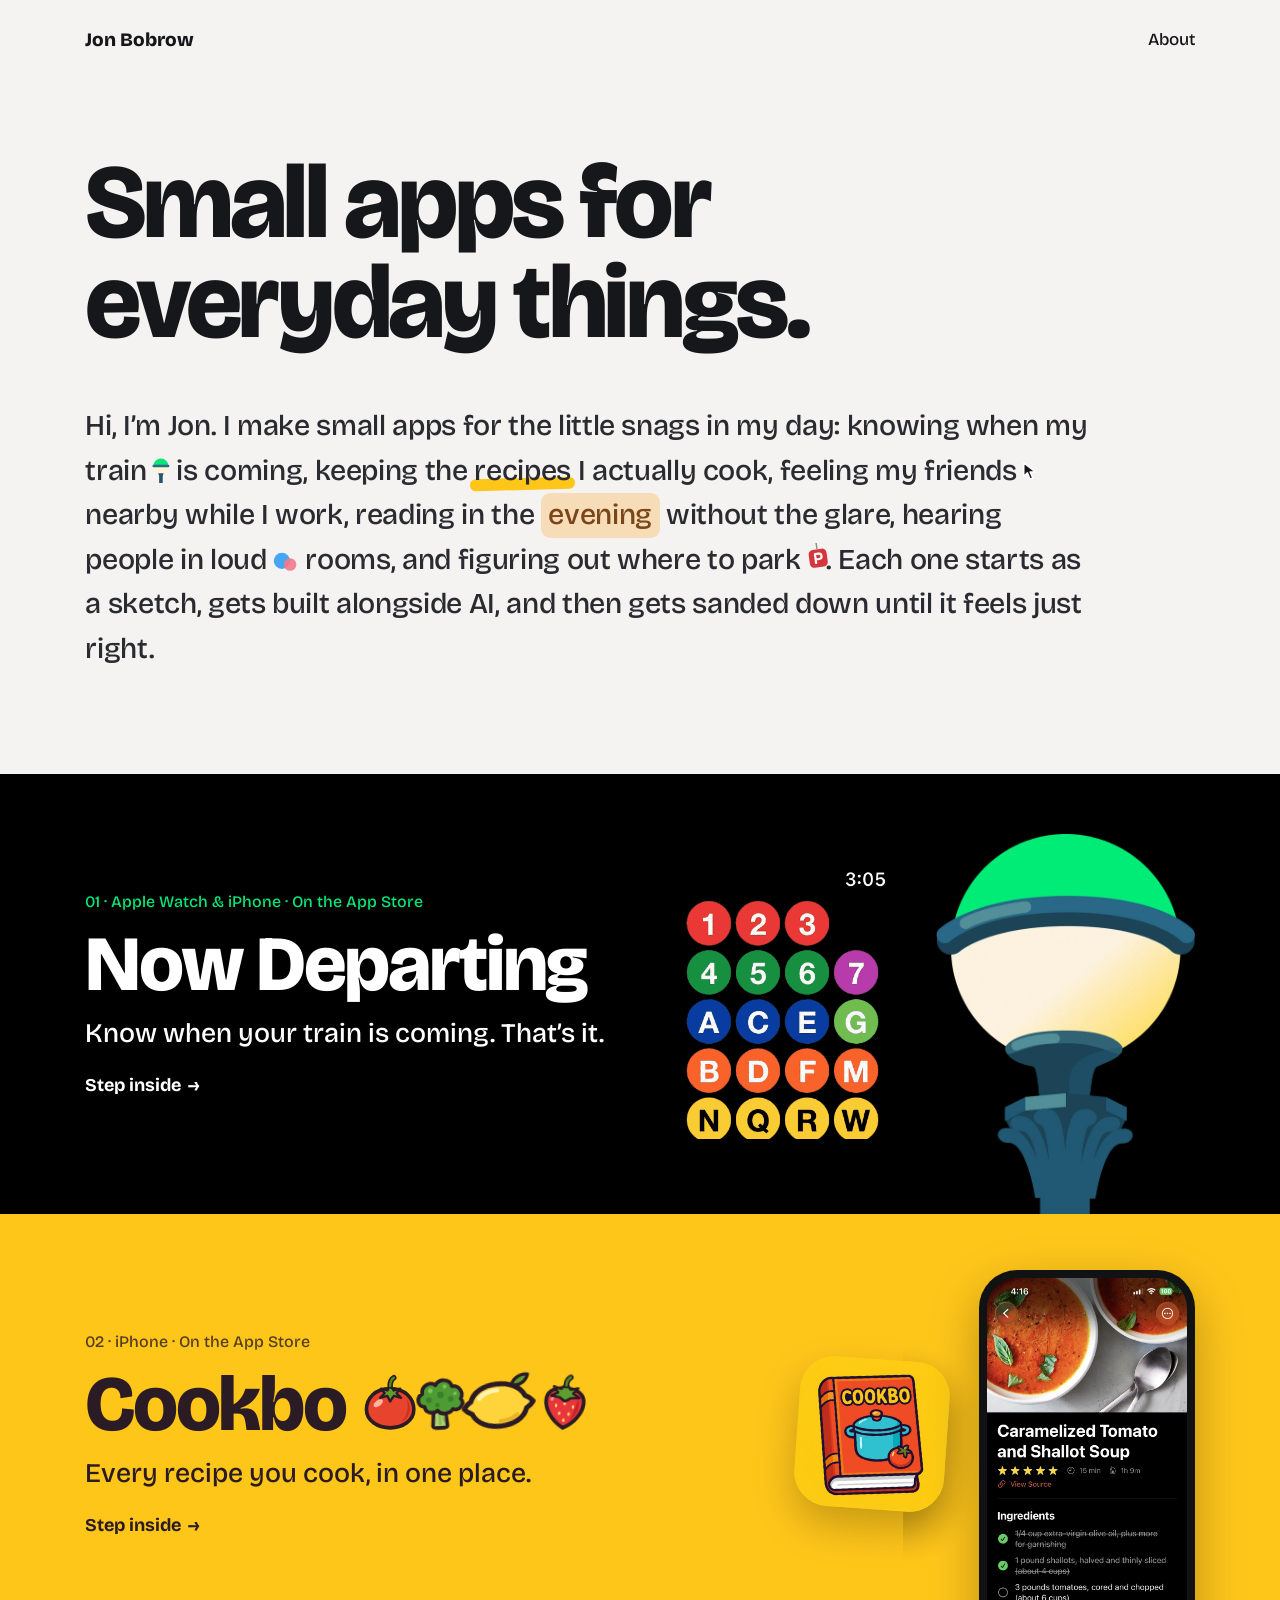
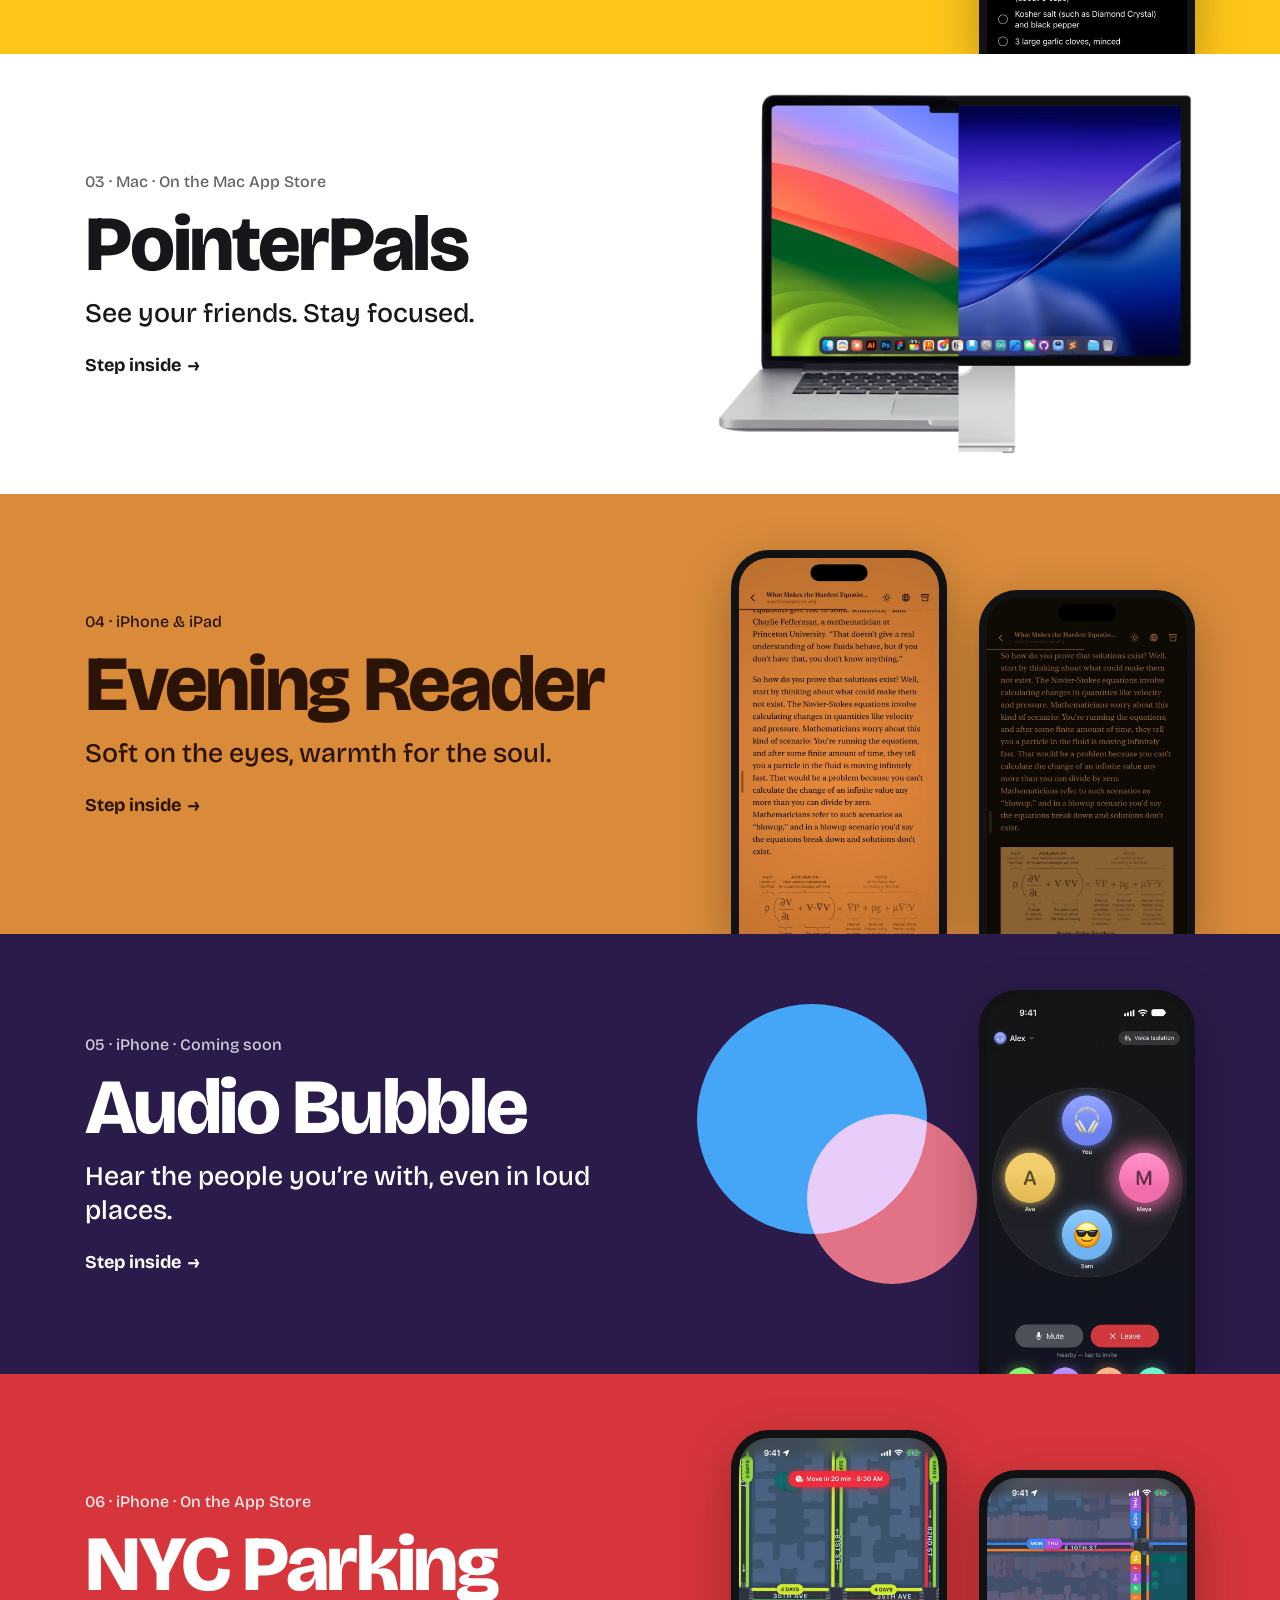
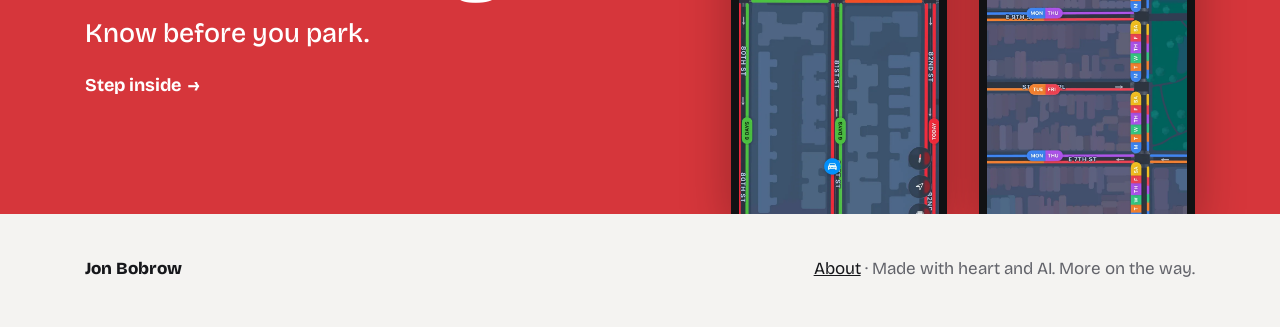
==== index.html @ b041be34 "First version of app.jonbobrow.com A gallery of small apps, one colored room per app: - Homepage wit" ====
<!doctype html>
<html lang="en" data-page="home">
<head>
<meta charset="utf-8">
<meta name="viewport" content="width=device-width, initial-scale=1, viewport-fit=cover">
<title>Jon Bobrow · Small apps for everyday things</title>
<meta name="description" content="Small, purposeful apps Jon Bobrow made for his own days: Now Departing, Cookbo, PointerPals, Evening Reader, Audio Bubble and NYC Parking.">
<meta name="theme-color" content="#F4F3F1">
<meta property="og:title" content="Small apps for everyday things">
<meta property="og:description" content="Six small apps by Jon Bobrow, each made for a little snag in the day.">
<meta property="og:url" content="https://app.jonbobrow.com/">
<link rel="icon" href="assets/img/favicon.svg" type="image/svg+xml">
<link rel="preconnect" href="https://fonts.googleapis.com">
<link rel="preconnect" href="https://fonts.gstatic.com" crossorigin>
<link href="https://fonts.googleapis.com/css2?family=Bricolage+Grotesque:opsz,wght@12..96,400;12..96,500;12..96,700;12..96,800&display=swap" rel="stylesheet">
<link rel="stylesheet" href="assets/css/site.css">
<script src="assets/js/head.js"></script>
<script src="assets/js/site.js" defer></script>
</head>
<body>
<a class="skip" href="#rooms">Skip to the apps</a>

<header class="site-head">
  <a class="brand" href="./">Jon Bobrow</a>
  <nav aria-label="Site"><a href="about/">About</a></nav>
</header>

<main>
  <section class="intro">
    <h1>Small apps for everyday things.</h1>
    <p>Hi, I’m Jon. I make small apps for the little snags in my day: knowing when my
      <a href="#now-departing" class="kw kw-train">train<span class="glyph" aria-hidden="true"><svg class="lamp" viewBox="0 0 20 30"><path d="M1.5 10a8.5 8.5 0 0 1 17 0z" fill="#06E676"/><path d="M1.5 10a8.5 8.5 0 0 0 17 0z" fill="#FFF3D6"/><rect x="0.5" y="8.6" width="19" height="2.8" rx="1.4" fill="#2A6A87"/><path d="M7 18h6l-1 3v8H8v-8z" fill="#22546E"/></svg></span><span class="pill" aria-hidden="true">2 min</span></a>
      is coming, keeping the
      <a href="#cookbo" class="kw kw-recipes"><span class="hl" aria-hidden="true"></span>recipes</a>
      I actually cook, feeling my
      <a href="#pointerpals" class="kw kw-friends">friends<span class="glyph" aria-hidden="true"><svg class="cur2" viewBox="0 0 18 22"><path d="M2 2v15l4-4 3 7 3-1.3-3-6.7h6z" fill="#9A9BA0" stroke="#FFFFFF" stroke-width="1.6" stroke-linejoin="round"/></svg><svg class="cur" viewBox="0 0 18 22"><path d="M2 2v15l4-4 3 7 3-1.3-3-6.7h6z" fill="#16171B" stroke="#FFFFFF" stroke-width="1.6" stroke-linejoin="round"/></svg></span></a>
      nearby while I work, reading in the
      <a href="#evening-reader" class="kw kw-evening">evening</a>
      without the glare, hearing people in
      <a href="#audio-bubble" class="kw kw-loud"><span class="w">loud</span><span class="glyph" aria-hidden="true"><svg viewBox="0 0 30 24"><circle class="bub b1" cx="11" cy="11" r="9" fill="#45A6F7"/><circle class="bub b2" cx="20" cy="15" r="7" fill="#F27A8A" opacity=".9"/></svg></span></a>
      rooms, and figuring out where to
      <a href="#nyc-parking" class="kw kw-park">park<span class="glyph" aria-hidden="true"><svg viewBox="0 0 22 30"><path d="M11 0v7" stroke="#8D8E94" stroke-width="1.6"/><rect x="1" y="7" width="20" height="20" rx="5" fill="#D6363B"/><path d="M8 22V12h4a3 3 0 0 1 0 6H8" fill="none" stroke="#FFFFFF" stroke-width="2.4" stroke-linecap="round" stroke-linejoin="round"/></svg></span></a>.
      Each one starts as a sketch, gets built alongside AI, and then gets sanded down until it feels just right.</p>
  </section>

  <div id="rooms">

    <a class="room" id="now-departing" data-app="now-departing" href="now-departing/">
      <span class="room-bg" style="view-transition-name: room-now-departing"></span>
      <span class="room-copy">
        <span class="meta" style="view-transition-name: meta-now-departing">01 · Apple Watch &amp; iPhone · On the App Store</span>
        <h2 style="view-transition-name: title-now-departing">Now Departing</h2>
        <span class="room-rest" style="view-transition-name: rest-now-departing">
          <span class="tagline">Know when your train is coming. That’s it.</span>
          <span class="cta">Step inside <span class="arr" aria-hidden="true">→</span></span>
        </span>
      </span>
      <span class="room-media">
        <video class="watch" style="view-transition-name: extra-now-departing" autoplay muted loop playsinline preload="metadata" poster="assets/img/now-departing/watch-poster.png" aria-hidden="true"><source src="assets/video/now-departing-watch.mp4" type="video/mp4"></video>
        <img class="globe low" style="view-transition-name: media-now-departing" src="assets/img/now-departing/globe.webp" width="545" height="800" alt="">
      </span>
    </a>

    <a class="room" id="cookbo" data-app="cookbo" href="cookbo/">
      <span class="room-bg" style="view-transition-name: room-cookbo"></span>
      <span class="room-copy">
        <span class="meta" style="view-transition-name: meta-cookbo">02 · iPhone · On the App Store</span>
        <h2 style="view-transition-name: title-cookbo">Cookbo<span class="produce" data-drop aria-hidden="true"><span class="drop" style="--spin:-40deg;--rest:0deg;--delay:.1s"><svg viewBox="0 0 64 60"><path d="M32 15C15 15 6 26 6 38c0 12 12 20 26 20s26-8 26-20C58 26 49 15 32 15Z" fill="#E8432D"/><path d="M50 26c6 8 5 20-6 26 7-7 9-17 6-26Z" fill="#C8321F"/><ellipse cx="19" cy="31" rx="6" ry="3.2" transform="rotate(-38 19 31)" fill="#FFB5A0"/><path d="M32 15C15 15 6 26 6 38c0 12 12 20 26 20s26-8 26-20C58 26 49 15 32 15Z" fill="none" stroke="#2A1B24" stroke-width="4"/><path d="M32 11l4 6 7-2-4 5 5 5-8-2-4 6-3-6-8 2 5-5-4-5 7 2z" fill="#5E9E2E" stroke="#2A1B24" stroke-width="2.6" stroke-linejoin="round"/><path d="M32 12c0-4 1-7 4-9" fill="none" stroke="#2A1B24" stroke-width="6" stroke-linecap="round"/><path d="M32 12c0-4 1-7 4-9" fill="none" stroke="#4E8A24" stroke-width="2.6" stroke-linecap="round"/></svg></span><span class="drop" style="--spin:30deg;--rest:-3deg;--delay:.22s"><svg viewBox="0 0 56 60"><path d="M22 34l-2 22c0 3 16 3 16 0l-2-22Z" fill="#A9D371" stroke="#2A1B24" stroke-width="4" stroke-linejoin="round"/><path d="M28 40v14M33 40l-1 10" fill="none" stroke="#86B84F" stroke-width="2.4" stroke-linecap="round"/><path d="M12 34C4 34 3 23 10 20 9 11 19 6 25 11c4-7 16-7 18 2 8-1 13 8 9 14 5 6-2 14-9 11-4 6-14 6-17 1-5 4-14 2-14-5Z" fill="#4E9B34"/><g fill="#3B7F26"><circle cx="17" cy="27" r="3.2"/><circle cx="30" cy="22" r="3.6"/><circle cx="41" cy="27" r="3"/><circle cx="26" cy="33" r="2.6"/></g><g fill="#7FC255"><circle cx="19" cy="17" r="2.6"/><circle cx="35" cy="13" r="2.2"/><circle cx="46" cy="21" r="1.8"/></g><path d="M12 34C4 34 3 23 10 20 9 11 19 6 25 11c4-7 16-7 18 2 8-1 13 8 9 14 5 6-2 14-9 11-4 6-14 6-17 1-5 4-14 2-14-5Z" fill="none" stroke="#2A1B24" stroke-width="4" stroke-linejoin="round"/></svg></span><span class="drop" style="--spin:-28deg;--rest:-7deg;--delay:.34s"><svg viewBox="0 0 64 44"><path d="M4 24c2-3 4-4 6-5 3-8 12-12 22-12s19 4 22 12c2 1 4 2 6 5-2 3-4 4-6 5-3 8-12 12-22 12S13 37 10 29c-2-1-4-2-6-5Z" fill="#FFD43B"/><path d="M17 17c4-4 10-5 15-5" fill="none" stroke="#FFF3B0" stroke-width="3.5" stroke-linecap="round"/><path d="M46 33c-4 3-9 4-14 4" fill="none" stroke="#E9B324" stroke-width="3" stroke-linecap="round"/><path d="M4 24c2-3 4-4 6-5 3-8 12-12 22-12s19 4 22 12c2 1 4 2 6 5-2 3-4 4-6 5-3 8-12 12-22 12S13 37 10 29c-2-1-4-2-6-5Z" fill="none" stroke="#2A1B24" stroke-width="4" stroke-linejoin="round"/><path d="M44 9c3-6 9-8 14-7-2 6-8 9-14 7Z" fill="#5E9E2E" stroke="#2A1B24" stroke-width="2.6" stroke-linejoin="round"/></svg></span><span class="drop" style="--spin:34deg;--rest:5deg;--delay:.46s"><svg viewBox="0 0 52 58"><path d="M26 56C14 50 6 38 6 28c0-8 6-14 20-14s20 6 20 14c0 10-8 22-20 28Z" fill="#E8363C"/><path d="M40 24c3 8 0 17-8 25 4-8 6-17 8-25Z" fill="#C4232A"/><path d="M12 27c1-4 4-7 8-8" fill="none" stroke="#FF9296" stroke-width="3" stroke-linecap="round"/><g fill="#FFD866"><ellipse cx="17" cy="33" rx="1.3" ry="2"/><ellipse cx="26" cy="30" rx="1.3" ry="2"/><ellipse cx="35" cy="33" rx="1.3" ry="2"/><ellipse cx="21" cy="41" rx="1.3" ry="2"/><ellipse cx="31" cy="41" rx="1.3" ry="2"/><ellipse cx="26" cy="48" rx="1.3" ry="2"/></g><path d="M26 56C14 50 6 38 6 28c0-8 6-14 20-14s20 6 20 14c0 10-8 22-20 28Z" fill="none" stroke="#2A1B24" stroke-width="4" stroke-linejoin="round"/><path d="M26 9l5 6 8-2-5 6 7 4-9 1-6 4-6-4-9-1 7-4-5-6 8 2z" fill="#5E9E2E" stroke="#2A1B24" stroke-width="2.6" stroke-linejoin="round"/><path d="M26 11c0-4 1-7 4-9" fill="none" stroke="#2A1B24" stroke-width="6" stroke-linecap="round"/><path d="M26 11c0-4 1-7 4-9" fill="none" stroke="#4E8A24" stroke-width="2.6" stroke-linecap="round"/></svg></span></span></h2>
        <span class="room-rest" style="view-transition-name: rest-cookbo">
          <span class="tagline">Every recipe you cook, in one place.</span>
          <span class="cta">Step inside <span class="arr" aria-hidden="true">→</span></span>
        </span>
      </span>
      <span class="room-media">
        <img class="app-icon tilt-r" style="view-transition-name: extra-cookbo" src="assets/img/cookbo/icon.png" width="512" height="512" alt="">
        <span class="peek" style="view-transition-name: media-cookbo"><img src="assets/img/cookbo/recipe.webp" alt="" loading="lazy"></span>
      </span>
    </a>

    <a class="room" id="pointerpals" data-app="pointerpals" href="pointerpals/">
      <span class="room-bg" style="view-transition-name: room-pointerpals"></span>
      <span class="room-copy">
        <span class="meta" style="view-transition-name: meta-pointerpals">03 · Mac · On the Mac App Store</span>
        <h2 style="view-transition-name: title-pointerpals">PointerPals</h2>
        <span class="room-rest" style="view-transition-name: rest-pointerpals">
          <span class="tagline">See your friends. Stay focused.</span>
          <span class="cta">Step inside <span class="arr" aria-hidden="true">→</span></span>
        </span>
      </span>
      <span class="room-media">
        <img class="splitscreen" style="view-transition-name: media-pointerpals" src="assets/img/pointerpals/splitscreen.webp" width="1100" height="834" alt="" loading="lazy">
      </span>
    </a>

    <a class="room" id="evening-reader" data-app="evening-reader" href="evening-reader/">
      <span class="room-bg" style="view-transition-name: room-evening-reader"></span>
      <span class="room-copy">
        <span class="meta" style="view-transition-name: meta-evening-reader">04 · iPhone &amp; iPad</span>
        <h2 style="view-transition-name: title-evening-reader">Evening Reader</h2>
        <span class="room-rest" style="view-transition-name: rest-evening-reader">
          <span class="tagline">Soft on the eyes, warmth for the soul.</span>
          <span class="cta">Step inside <span class="arr" aria-hidden="true">→</span></span>
        </span>
      </span>
      <span class="room-media">
        <span class="peek" style="view-transition-name: media-evening-reader"><img src="assets/img/evening-reader/reader.webp" alt="" loading="lazy"></span>
        <span class="peek up hide-sm" style="view-transition-name: extra-evening-reader"><img src="assets/img/evening-reader/night.webp" alt="" loading="lazy"></span>
      </span>
    </a>

    <a class="room" id="audio-bubble" data-app="audio-bubble" href="audio-bubble/">
      <span class="room-bg" style="view-transition-name: room-audio-bubble"></span>
      <span class="room-copy">
        <span class="meta" style="view-transition-name: meta-audio-bubble">05 · iPhone · Coming soon</span>
        <h2 style="view-transition-name: title-audio-bubble">Audio Bubble</h2>
        <span class="room-rest" style="view-transition-name: rest-audio-bubble">
          <span class="tagline">Hear the people you’re with, even in loud places.</span>
          <span class="cta">Step inside <span class="arr" aria-hidden="true">→</span></span>
        </span>
      </span>
      <span class="room-media">
        <span class="bubbles hide-sm" style="view-transition-name: extra-audio-bubble" aria-hidden="true"><span class="b1"></span><span class="b2"></span></span>
        <span class="peek" style="view-transition-name: media-audio-bubble"><img src="assets/img/audio-bubble/bubble.webp" alt="" loading="lazy"></span>
      </span>
    </a>

    <a class="room" id="nyc-parking" data-app="nyc-parking" href="nyc-parking/">
      <span class="room-bg" style="view-transition-name: room-nyc-parking"></span>
      <span class="room-copy">
        <span class="meta" style="view-transition-name: meta-nyc-parking">06 · iPhone · On the App Store</span>
        <h2 style="view-transition-name: title-nyc-parking">NYC Parking</h2>
        <span class="room-rest" style="view-transition-name: rest-nyc-parking">
          <span class="tagline">Know before you park.</span>
          <span class="cta">Step inside <span class="arr" aria-hidden="true">→</span></span>
        </span>
      </span>
      <span class="room-media">
        <span class="peek" style="view-transition-name: media-nyc-parking"><img src="assets/img/nyc-parking/countdown.webp" alt="" loading="lazy"></span>
        <span class="peek up hide-sm" style="view-transition-name: extra-nyc-parking"><img src="assets/img/nyc-parking/days.webp" alt="" loading="lazy"></span>
      </span>
    </a>

  </div>
</main>

<footer class="site-foot">
  <a class="brand" href="./">Jon Bobrow</a>
  <p><a href="about/">About</a> · Made with heart and AI. More on the way.</p>
</footer>
</body>
</html>
---- assets/css/site.css ----
/* app.jonbobrow.com — one stylesheet for every page. */

@view-transition { navigation: auto; }

:root {
  --paper: #F4F3F1;
  --ink: #16171B;
  --muted: #62636A;
  --gutter: clamp(20px, 6.67vw, 96px);
  --ease: cubic-bezier(.65, 0, .35, 1);
  --spring: cubic-bezier(.2, .9, .25, 1);
}

*, *::before, *::after { box-sizing: border-box; }
html { -webkit-text-size-adjust: 100%; }
body {
  margin: 0;
  background: var(--paper);
  color: var(--ink);
  font-family: "Bricolage Grotesque", ui-sans-serif, system-ui, sans-serif;
  font-optical-sizing: auto;
  -webkit-font-smoothing: antialiased;
}
img, video { display: block; max-width: 100%; }
a { color: inherit; }
:focus-visible { outline: 3px solid currentColor; outline-offset: 4px; border-radius: 8px; }
.skip { position: absolute; left: -999px; top: 8px; background: var(--ink); color: #fff; padding: 10px 16px; border-radius: 10px; z-index: 10; }
.skip:focus { left: 8px; }

/* ─── App themes ─── */
[data-app="now-departing"]  { --bg: #000000; --fg: #FFFFFF; --meta: #06E676; --btn-bg: #06E676; --btn-fg: #000000; }
[data-app="cookbo"]         { --bg: #FFC61A; --fg: #2A1B24; --meta: rgba(42, 27, 36, .8); --btn-bg: #2A1B24; --btn-fg: #FFC61A; }
[data-app="pointerpals"]    { --bg: #FFFFFF; --fg: #16171B; --meta: #62636A; --btn-bg: #16171B; --btn-fg: #FFFFFF; }
[data-app="evening-reader"] { --bg: #D98B3A; --fg: #2B1405; --meta: #2B1405; --btn-bg: #2B1405; --btn-fg: #F3B566; }
[data-app="audio-bubble"]   { --bg: #2B1B4A; --fg: #FFFFFF; --meta: rgba(255, 255, 255, .78); --btn-bg: #FFFFFF; --btn-fg: #2B1B4A; }
[data-app="nyc-parking"]    { --bg: #D6363B; --fg: #FFFFFF; --meta: rgba(255, 255, 255, .9); --btn-bg: #FFFFFF; --btn-fg: #B3232A; }

/* ─── Header / footer ─── */
.site-head {
  display: flex; justify-content: space-between; align-items: center;
  min-height: 44px; padding: 28px var(--gutter) 0;
  font-size: 17px; font-weight: 500;
}
.brand { font-weight: 800; font-size: 19px; text-decoration: none; }
.site-head nav { display: flex; gap: 28px; }
.site-head a { text-decoration: none; }
.site-head a:hover { opacity: .7; }

.site-foot {
  display: flex; flex-wrap: wrap; gap: 12px 32px; justify-content: space-between; align-items: center;
  padding: 44px var(--gutter) 48px; font-size: 17px;
}
.site-foot .brand { font-size: 17px; }
.site-foot p { margin: 0; color: var(--muted); }

/* ─── Intro ─── */
.intro { padding: clamp(56px, 8vw, 104px) var(--gutter) clamp(72px, 8vw, 112px); }
.intro h1 {
  margin: 0; max-width: 10em;
  font-size: clamp(52px, 8.2vw, 124px); line-height: .95; font-weight: 800; letter-spacing: -.032em;
}
.intro p {
  margin: clamp(28px, 4vw, 56px) 0 0; max-width: 35em;
  font-size: clamp(21px, 2.25vw, 32px); line-height: 1.55; font-weight: 500; letter-spacing: -.012em; color: #2A2B30;
}

/* Words in the intro that nod to each app */
.kw { position: relative; display: inline-block; text-decoration: none; white-space: nowrap; isolation: isolate; }
.glyph { display: inline-block; vertical-align: -.14em; margin-left: .18em; transition: transform .4s cubic-bezier(.3, 1.6, .5, 1); }
.glyph svg { display: block; overflow: visible; }

.kw-train .lamp { width: .62em; height: .94em; animation: glow 2.6s ease-in-out infinite; }
@keyframes glow { 0%, 100% { filter: drop-shadow(0 0 0 rgba(6, 230, 118, 0)); } 50% { filter: drop-shadow(0 0 5px rgba(6, 230, 118, .95)); } }
.kw-train .pill {
  position: absolute; right: -.3em; bottom: 100%;
  padding: 3px 9px; border-radius: 9px; background: #000; color: #06E676;
  font-size: 15px; font-weight: 700; letter-spacing: .02em;
  opacity: 0; transform: translateY(8px); pointer-events: none;
  transition: opacity .25s, transform .35s cubic-bezier(.3, 1.6, .5, 1);
}
.kw-train:hover .pill, .kw-train:focus-visible .pill { opacity: 1; transform: translateY(-2px); }
.kw-train:hover .glyph { transform: translateY(-3px); }

.kw-recipes .hl {
  position: absolute; left: -.15em; right: -.15em; bottom: .1em; height: .42em; z-index: -1;
  background: #FFC61A; border-radius: .2em; transform: rotate(-1.5deg);
  transition: height .35s cubic-bezier(.3, 1.4, .5, 1), transform .35s;
}
.kw-recipes:hover .hl, .kw-recipes:focus-visible .hl { height: 1.1em; transform: rotate(0); }

.kw-friends .glyph { position: relative; width: .95em; height: .8em; }
.kw-friends svg { position: absolute; width: .56em; height: .7em; }
.kw-friends .cur { left: 0; top: 0; animation: drift 3.2s ease-in-out infinite; }
.kw-friends .cur2 { left: .38em; top: .14em; opacity: 0; transform: translate(.5em, .38em); transition: opacity .3s, transform .5s cubic-bezier(.3, 1.4, .5, 1); }
.kw-friends:hover .cur2, .kw-friends:focus-visible .cur2 { opacity: 1; transform: none; }
@keyframes drift { 0%, 100% { transform: translate(0, 0); } 50% { transform: translate(3px, -3px); } }

.kw-evening { padding: 0 .26em; border-radius: .32em; background: #F6DDB8; color: #7A4518; transition: background .6s, color .6s; }
.kw-evening:hover, .kw-evening:focus-visible { background: #2B1405; color: #F3B566; }

.kw-loud .w { transition: letter-spacing .35s; }
.kw-loud svg { width: .94em; height: .75em; }
.kw-loud .bub { transform-box: fill-box; transform-origin: center; transition: transform .4s cubic-bezier(.3, 1.8, .5, 1); }
.kw-loud:hover .w, .kw-loud:focus-visible .w { letter-spacing: .09em; }
.kw-loud:hover .b1, .kw-loud:focus-visible .b1 { transform: scale(1.35) translate(-1px, -1px); }
.kw-loud:hover .b2, .kw-loud:focus-visible .b2 { transform: scale(1.55) translate(2px, 1px); }

.kw-park .glyph { vertical-align: -.05em; }
.kw-park svg { width: .7em; height: .94em; transform-origin: 50% 0; transform: rotate(-8deg); }
.kw-park:hover svg, .kw-park:focus-visible svg { animation: swing 1.1s ease-in-out; }
@keyframes swing { 0% { transform: rotate(-8deg); } 25% { transform: rotate(16deg); } 50% { transform: rotate(-12deg); } 75% { transform: rotate(6deg); } 100% { transform: rotate(-8deg); } }

/* ─── Rooms (one band per app) ─── */
.room {
  position: relative; isolation: isolate; overflow: hidden;
  display: grid; grid-template-columns: minmax(0, 1fr) minmax(0, .95fr); align-items: center; column-gap: 40px;
  min-height: 440px; padding: 0 var(--gutter);
  color: var(--fg); text-decoration: none;
  scroll-margin-top: 24px;
}
.room-bg { position: absolute; inset: 0; z-index: -1; background: var(--bg); }
.room-copy { display: flex; flex-direction: column; gap: 14px; padding: 56px 0; min-width: 0; }
.room-rest { display: flex; flex-direction: column; gap: 14px; }
.meta { font-size: 16px; font-weight: 500; color: var(--meta); }
.room h2, .hero h1 { margin: 0; font-weight: 800; letter-spacing: -.03em; line-height: 1; }
.room h2 { font-size: clamp(50px, 6.1vw, 88px); }
.tagline { margin: 0; font-size: clamp(21px, 2.1vw, 30px); font-weight: 500; line-height: 1.25; max-width: 22em; }
.cta { margin-top: 10px; font-size: 18px; font-weight: 700; display: inline-flex; gap: .35em; }
.cta .arr { display: inline-block; transition: transform .3s var(--spring); }
.room:hover .cta .arr, .room:focus-visible .cta .arr { transform: translateX(6px); }
.room:focus-visible { outline-offset: -6px; }

.room-media { align-self: stretch; display: flex; align-items: center; justify-content: flex-end; gap: 32px; min-width: 0; }
.room-media .low { align-self: flex-end; }

/* A phone screenshot rising from the bottom edge */
.peek {
  flex: 0 0 auto; align-self: flex-end;
  width: 216px; height: 384px; padding: 8px 8px 0;
  border-radius: 38px 38px 0 0; background: #111214;
  box-shadow: 0 18px 50px rgba(0, 0, 0, .28);
}
.peek img { width: 100%; height: 100%; object-fit: cover; object-position: top; border-radius: 30px 30px 0 0; }
.peek.up { height: 344px; margin-bottom: 0; }

.globe { width: auto; height: 380px; animation: bigglow 3.2s ease-in-out infinite; }
@keyframes bigglow { 0%, 100% { filter: drop-shadow(0 -6px 24px rgba(6, 230, 118, .25)); } 50% { filter: drop-shadow(0 -6px 48px rgba(6, 230, 118, .55)); } }
.watch { height: 290px; width: auto; }
.app-icon { width: 150px; height: 150px; border-radius: 23%; box-shadow: 0 18px 40px rgba(0, 0, 0, .22); }
.tilt-l { transform: rotate(-5deg); }
.tilt-r { transform: rotate(4deg); }
.splitscreen { width: min(480px, 100%); height: auto; }
.bubbles { position: relative; flex: 0 0 auto; width: 250px; height: 100%; }
.bubbles span { position: absolute; border-radius: 50%; }
.bubbles .b1 { width: 230px; height: 230px; left: 0; top: calc(50% - 150px); background: #45A6F7; }
.bubbles .b2 { width: 170px; height: 170px; left: 110px; top: calc(50% - 40px); background: #F27A8A; mix-blend-mode: screen; opacity: .92; }

/* Cookbo's produce, dropped in like on cookbo.app */
.produce { display: inline-flex; align-items: baseline; margin-left: .2em; }
.produce .drop { display: inline-block; transform-origin: 50% 100%; transform: rotate(var(--rest)); }
.produce .drop + .drop { margin-left: -.05em; }
.produce svg { display: block; height: .7em; width: auto; overflow: visible; transform-origin: 50% 100%; }
.produce[data-drop] .drop { opacity: 0; }
.produce[data-drop].go .drop { animation: drop .95s var(--delay) both; }
.produce[data-drop].landed .drop { opacity: 1; animation: none; }
.room:hover .produce svg:hover, .hero .produce svg:hover { animation: rock .8s cubic-bezier(.3, .6, .4, 1); }
@keyframes drop {
  0% { opacity: 0; transform: translateY(-260px) rotate(var(--spin)); animation-timing-function: cubic-bezier(.5, 0, 1, .55); }
  6% { opacity: 1; }
  52% { transform: translateY(0) rotate(calc(var(--rest) * .5)) scale(1.1, .8); animation-timing-function: cubic-bezier(.2, .7, .4, 1); }
  68% { transform: translateY(-14%) rotate(calc(var(--rest) * 1.4)) scale(.96, 1.05); animation-timing-function: cubic-bezier(.5, 0, 1, .6); }
  82% { transform: translateY(0) rotate(var(--rest)) scale(1.04, .95); animation-timing-function: ease-out; }
  100% { opacity: 1; transform: translateY(0) rotate(var(--rest)); }
}
@keyframes rock { 0% { transform: rotate(0); } 18% { transform: rotate(9deg); } 38% { transform: rotate(-7deg); } 58% { transform: rotate(4deg); } 78% { transform: rotate(-1.5deg); } 100% { transform: rotate(0); } }

/* ─── App page ─── */
.hero { position: relative; isolation: isolate; overflow: hidden; color: var(--fg); min-height: min(800px, 100svh); display: flex; flex-direction: column; }
.hero-bg { position: absolute; inset: 0; z-index: -1; background: var(--bg); }
.hero .site-head { color: var(--fg); }
.hero-inner { flex: 1; display: grid; grid-template-columns: minmax(0, 1fr) auto; column-gap: clamp(32px, 6vw, 80px); padding: 0 var(--gutter); align-items: center; }
.hero-copy { display: flex; flex-direction: column; gap: 18px; padding: 48px 0 80px; min-width: 0; }
.hero-rest { display: flex; flex-direction: column; gap: 18px; }
.hero h1 { font-size: clamp(56px, 8.4vw, 124px); line-height: .95; }
.hero .tagline { font-size: clamp(22px, 2.4vw, 34px); }
.desc { margin: 0; max-width: 32em; font-size: clamp(17px, 1.4vw, 20px); line-height: 1.55; }
.actions { display: flex; flex-wrap: wrap; gap: 12px; margin-top: 10px; }
.btn { display: inline-flex; align-items: center; gap: 10px; min-height: 54px; padding: 0 26px; border-radius: 27px; font-size: 17px; font-weight: 700; text-decoration: none; transition: transform .2s var(--spring); }
.btn:hover { transform: translateY(-2px); }
.btn-primary { background: var(--btn-bg); color: var(--btn-fg); }
.btn-ghost { box-shadow: inset 0 0 0 2px currentColor; }
.btn svg { width: 18px; height: 18px; }
.soon { display: inline-flex; align-items: center; min-height: 54px; padding: 0 26px; border-radius: 27px; font-size: 17px; font-weight: 700; background: rgba(255, 255, 255, .14); }

.hero-media { align-self: end; display: flex; align-items: flex-end; gap: 28px; }
.hero-media.center { align-self: center; padding-bottom: 40px; }
.hero .peek { width: 300px; height: 600px; padding: 10px 10px 0; border-radius: 52px 52px 0 0; }
.hero .peek img { border-radius: 42px 42px 0 0; }
.hero .globe { height: 600px; }
.hero .splitscreen { width: min(620px, 44vw); }

.section { padding: clamp(80px, 9vw, 120px) var(--gutter) 0; }
.section-head { display: flex; flex-wrap: wrap; justify-content: space-between; align-items: baseline; gap: 12px; margin-bottom: 28px; }
.section h2 { margin: 0; font-size: clamp(40px, 4.5vw, 64px); line-height: 1; font-weight: 800; letter-spacing: -.028em; }
.section-note { font-size: 17px; color: var(--muted); }

.gallery {
  display: flex; gap: 20px; overflow-x: auto; scroll-snap-type: x mandatory;
  margin: 0 calc(var(--gutter) * -1); padding: 4px var(--gutter) 16px; scroll-padding-inline: var(--gutter);
  scrollbar-width: thin;
}
.shot { flex: 0 0 auto; width: clamp(210px, 22vw, 300px); aspect-ratio: 1320 / 2868; scroll-snap-align: start; border-radius: 34px; overflow: hidden; background: #111214; margin: 0; }
.shot img, .shot video { width: 100%; height: 100%; object-fit: cover; }
.stage { border-radius: 40px; background: var(--stage, #111214); display: grid; place-items: center; padding: clamp(28px, 5vw, 64px); }
.stage video, .stage img { max-height: 520px; width: auto; }

.details { display: grid; grid-template-columns: repeat(auto-fit, minmax(260px, 1fr)); gap: 24px; }
.card { margin: 0; background: #FFFFFF; border-radius: 30px; overflow: hidden; display: flex; flex-direction: column; }
.card img { width: 100%; height: 340px; object-fit: cover; object-position: var(--pos, top); background: #111214; }
.card figcaption { padding: 22px 26px 28px; display: flex; flex-direction: column; gap: 6px; }
.card h3 { margin: 0; font-size: 23px; font-weight: 700; letter-spacing: -.01em; }
.card p { margin: 0; font-size: 17px; line-height: 1.5; color: #4A4B51; }

.story { display: grid; grid-template-columns: minmax(0, 360px) minmax(0, 1fr); gap: clamp(32px, 6vw, 80px); }
.story ol { margin: 0; padding: 0; list-style: none; display: flex; flex-direction: column; gap: 40px; }
.story li { display: grid; grid-template-columns: 48px minmax(0, 1fr); gap: 20px; }
.story .num { width: 44px; height: 44px; border-radius: 22px; display: grid; place-items: center; background: var(--bg); color: var(--fg); font-weight: 800; font-size: 19px; }
[data-app="pointerpals"] .story .num { box-shadow: inset 0 0 0 2px var(--fg); }
.story h3 { margin: 0 0 6px; font-size: 26px; font-weight: 800; letter-spacing: -.02em; }
.story p { margin: 0; font-size: 19px; line-height: 1.6; color: #3A3B40; max-width: 36em; }
.story .when { display: block; margin-bottom: 4px; font-size: 15px; font-weight: 500; color: var(--muted); }

/* Drafts only show with ?draft in the URL */
html:not(.show-drafts) .draft { display: none; }
.draft-tag { display: inline-block; margin-left: 12px; padding: 4px 10px; border-radius: 8px; background: #FFE7A3; color: #5A4300; font-size: 14px; font-weight: 700; letter-spacing: 0; vertical-align: middle; }

.next { margin-top: clamp(96px, 10vw, 140px); }


/* ─── Placeholders (“slots”) ───
   A slot looks for a file at data-src + one of data-exts. If it exists, it shows it.
   If not, it shows a dashed placeholder with the expected path — only while drafts are visible. */
.slot { position: relative; border-radius: inherit; }
.slot-ph {
  display: flex; flex-direction: column; align-items: center; justify-content: center; gap: 10px;
  min-height: 260px; height: 100%; padding: 24px; text-align: center;
  border: 2px dashed rgba(22, 23, 27, .22); border-radius: inherit;
  background: rgba(255, 255, 255, .55); color: #4A4B51; font-size: 17px; font-weight: 500;
}
.slot-ph code { font: 500 13px/1.4 ui-monospace, SFMono-Regular, Menlo, monospace; background: rgba(22, 23, 27, .07); color: #3A3B40; padding: 4px 8px; border-radius: 6px; word-break: break-all; }
.slot-ph.badge { position: absolute; left: 12px; right: 12px; bottom: 12px; min-height: 0; height: auto; gap: 4px; padding: 10px 12px; border: 0; border-radius: 14px; background: rgba(255, 255, 255, .94); font-size: 14px; box-shadow: 0 4px 16px rgba(0, 0, 0, .18); }
.slot > img, .slot > video, .slot-fallback img { display: block; width: 100%; height: 100%; object-fit: cover; }
.slot-fallback { height: 100%; }
html:not(.show-drafts) .slot-ph.badge,
html:not(.show-drafts) .slot:not(.loaded):not(.has-fallback) { display: none; }
html:not(.show-drafts) .media-section:not(:has(.loaded, .shot, .stage > video)) { display: none; }

.stage .slot { width: min(420px, 100%); border-radius: 30px; overflow: hidden; }
.stage .slot > video, .stage .slot > img { height: auto; max-height: 560px; object-fit: contain; }
.stage .slot-ph { min-height: 480px; background: transparent; border-color: rgba(255, 255, 255, .3); color: rgba(255, 255, 255, .85); }
.stage .slot-ph code { background: rgba(255, 255, 255, .12); color: #FFFFFF; }
.stage + .gallery { margin-top: 28px; }

.card .card-media { height: 340px; border-radius: 0; background: #EDECE8; }
.card .card-media > img, .card .card-media > video, .card .slot-fallback img { object-position: center 38%; }
.card .card-media .slot-ph:not(.badge) { border-radius: 0; border-width: 0 0 2px; min-height: 100%; background: #EDECE8; }

.prose { max-width: 40em; }
.prose > :first-child, .prose > .draft:first-child > :first-child { margin-top: 0; }
.prose h3 { margin: 44px 0 10px; font-size: clamp(24px, 2vw, 28px); font-weight: 800; letter-spacing: -.02em; line-height: 1.15; }
.prose p { margin: 0 0 18px; font-size: clamp(18px, 1.4vw, 20px); line-height: 1.65; color: #34353A; }
.prose a { text-decoration-thickness: 1.5px; text-underline-offset: 3px; }
.prose figure { margin: 32px 0; }
.prose figure .slot { border-radius: 22px; overflow: hidden; }
.prose figure .slot > img { height: auto; }
.prose figure .slot-ph { min-height: 300px; }
.prose figcaption { margin-top: 10px; font-size: 15px; color: var(--muted); }
.quote { margin: 28px 0; padding: 24px 28px; border-radius: 22px; background: #FFFFFF; }
.quote p { margin: 0 0 12px; font-size: 20px; line-height: 1.5; color: var(--ink); }
.quote a { font-size: 15px; color: var(--muted); text-decoration: none; }
.story { align-items: start; }
.story-head { position: sticky; top: 32px; }

/* ─── About ─── */
.site-head nav a[aria-current="page"] { text-decoration: underline; text-underline-offset: 6px; text-decoration-thickness: 2px; }
.about-hero { display: grid; grid-template-columns: minmax(0, 1fr) minmax(0, 380px); gap: clamp(32px, 6vw, 96px); align-items: end; padding: clamp(56px, 8vw, 104px) var(--gutter) 0; }
.about-intro h1 { margin: 0; font-size: clamp(56px, 9vw, 136px); line-height: .92; font-weight: 800; letter-spacing: -.032em; }
.lede { margin: clamp(24px, 3vw, 40px) 0 0; max-width: 22em; font-size: clamp(24px, 2.6vw, 38px); line-height: 1.3; font-weight: 500; letter-spacing: -.012em; }
.portrait { aspect-ratio: 4 / 5; border-radius: 36px; overflow: hidden; }
.portrait .slot-ph { min-height: 100%; }
.about-body .prose p { font-size: clamp(20px, 1.8vw, 26px); line-height: 1.55; }
.room-chips { display: grid; grid-template-columns: repeat(auto-fill, minmax(280px, 1fr)); gap: 16px; }
.chip { display: flex; align-items: center; gap: 16px; padding: 16px 20px 16px 16px; border-radius: 24px; background: var(--bg); color: var(--fg); text-decoration: none; transition: transform .25s var(--spring); }
[data-app="pointerpals"].chip { box-shadow: inset 0 0 0 1.5px rgba(22, 23, 27, .12); }
.chip:hover { transform: translateY(-3px); }
.chip img { width: 64px; height: 64px; border-radius: 15px; flex-shrink: 0; }
.chip > span { display: flex; flex-direction: column; gap: 2px; }
.chip strong { font-size: 20px; font-weight: 800; letter-spacing: -.01em; }
.chip span span { font-size: 15px; opacity: .85; }
.links { list-style: none; margin: 0; padding: 0; display: flex; flex-wrap: wrap; gap: 12px; }
.links a { display: inline-flex; align-items: center; min-height: 52px; padding: 0 24px; border-radius: 26px; background: #FFFFFF; font-size: 18px; font-weight: 700; text-decoration: none; transition: transform .2s var(--spring); }
.links a:hover { transform: translateY(-2px); }
.site-foot p a { color: var(--ink); }
[data-page="about"] main { padding-bottom: 40px; }

/* ─── Small screens ─── */
@media (max-width: 860px) {
  .room { grid-template-columns: minmax(0, 1fr); min-height: 0; }
  .room-copy { padding: 56px 0 0; }
  .room-media { justify-content: center; padding-top: 36px; min-height: 300px; align-items: flex-end; gap: 20px; }
  .room-media .hide-sm { display: none; }
  .peek { width: 168px; height: 290px; }
  .peek.up { height: 260px; }
  .globe { height: 250px; }
  .watch { height: 170px; align-self: center; }
  [data-app="now-departing"] .room-media { gap: 8px; }
  .app-icon { width: 110px; height: 110px; align-self: center; }
  .splitscreen { padding-bottom: 40px; align-self: center; }
  .bubbles { width: 200px; height: 260px; align-self: center; }
  .bubbles .b1 { width: 170px; height: 170px; top: 20px; }
  .bubbles .b2 { width: 130px; height: 130px; left: 80px; top: 110px; }

  .hero { min-height: 0; }
  .hero-inner { grid-template-columns: minmax(0, 1fr); }
  .hero-copy { padding: 40px 0 36px; }
  .hero-media { justify-self: center; }
  .hero-media.center { padding-bottom: 48px; }
  .hero .peek { width: 230px; height: 420px; }
  .hero .globe { height: 400px; }
  .hero .splitscreen { width: 100%; }
  .story { grid-template-columns: minmax(0, 1fr); }
  .story-head { position: static; }
  .about-hero { grid-template-columns: minmax(0, 1fr); align-items: start; }
  .portrait { max-width: 360px; }
  .site-head nav { gap: 18px; }
}

/* ─── Room expands: the page transition ─── */
::view-transition-group(*) { animation-duration: .62s; animation-timing-function: cubic-bezier(.65, 0, .35, 1); }
::view-transition-old(root) { animation: .28s ease both vt-out; }
::view-transition-new(root) { animation: .55s cubic-bezier(.2, .9, .25, 1) .2s both vt-rise; }
html:active-view-transition-type(to-home)::view-transition-new(root) { animation: .45s ease .15s both vt-in; }
::view-transition-new(*):only-child { animation: .35s ease .3s both vt-in; }
::view-transition-old(*):only-child { animation: .2s ease both vt-out; }
@keyframes vt-out { to { opacity: 0; } }
@keyframes vt-in { from { opacity: 0; } }
@keyframes vt-rise { from { opacity: 0; transform: translateY(56px); } }

@media (prefers-reduced-motion: reduce) {
  @view-transition { navigation: none; }
  html { scroll-behavior: auto; }
  .kw-train .lamp, .kw-friends .cur, .globe { animation: none; }
  .kw-park:hover svg, .produce svg:hover { animation: none; }
  .produce[data-drop] .drop { opacity: 1; animation: none !important; }
}
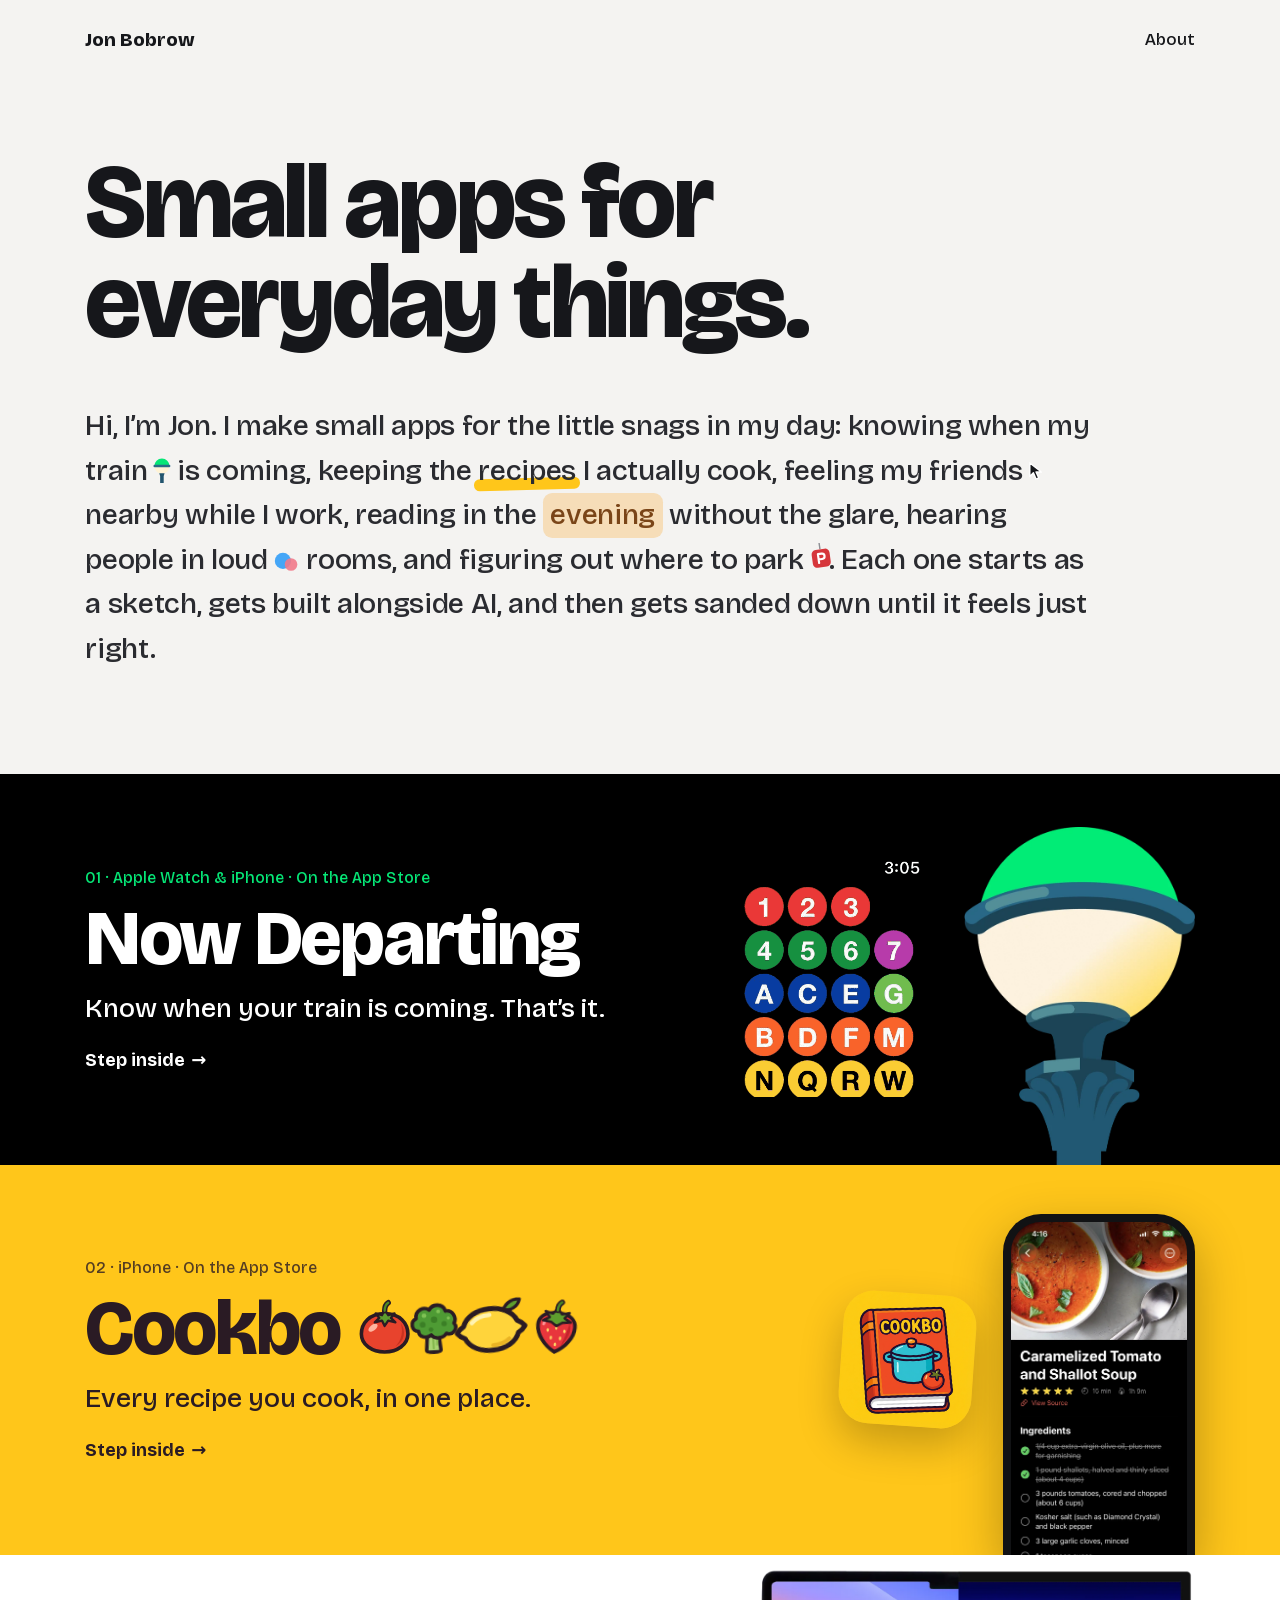
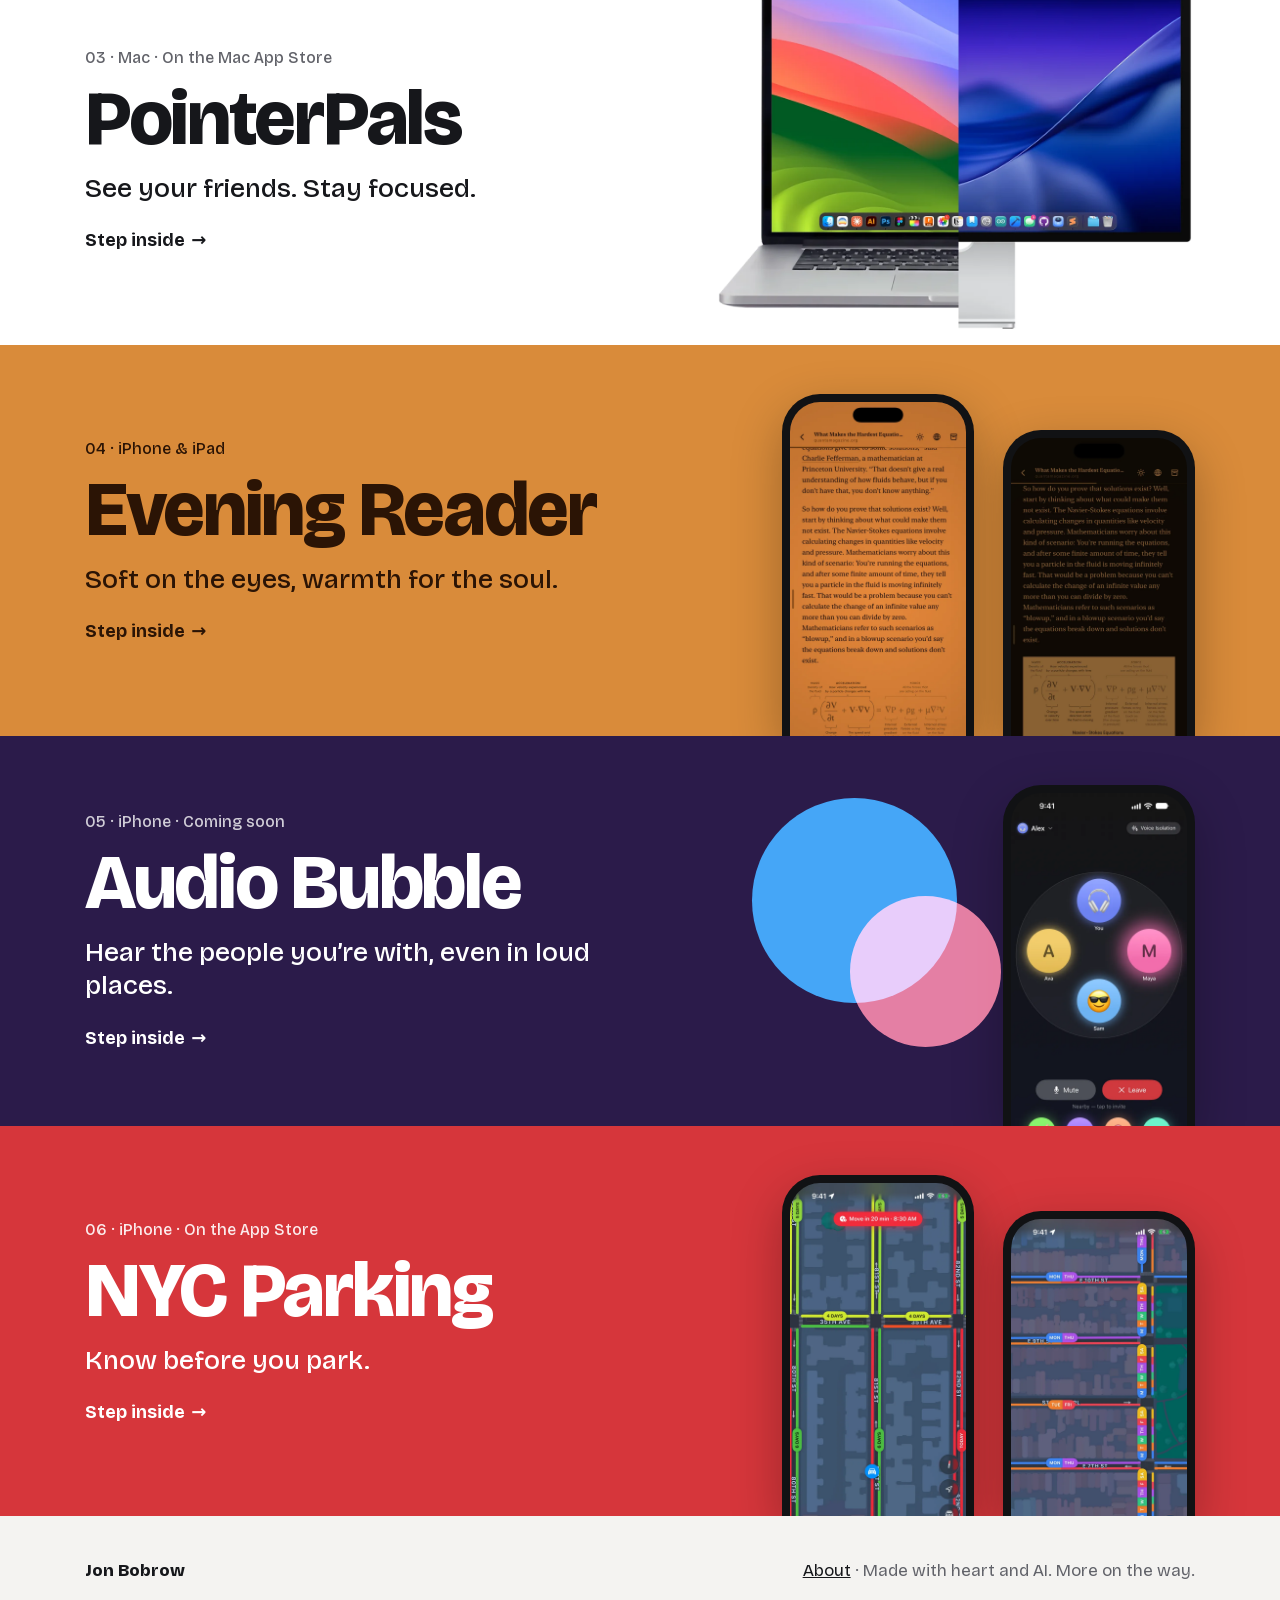
==== commit 60954913: "Smoother room transitions, inlined font, layout sizes - Only the room being opened or returned to is" ====
--- a/index.html
+++ b/index.html
@@ -10,10 +10,9 @@
 <meta property="og:description" content="Six small apps by Jon Bobrow, each made for a little snag in the day.">
 <meta property="og:url" content="https://app.jonbobrow.com/">
 <link rel="icon" href="assets/img/favicon.svg" type="image/svg+xml">
-<link rel="preconnect" href="https://fonts.googleapis.com">
-<link rel="preconnect" href="https://fonts.gstatic.com" crossorigin>
-<link href="https://fonts.googleapis.com/css2?family=Bricolage+Grotesque:opsz,wght@12..96,400;12..96,500;12..96,700;12..96,800&display=swap" rel="stylesheet">
+<link rel="stylesheet" href="assets/css/fonts.css">
 <link rel="stylesheet" href="assets/css/site.css">
+<link rel="expect" href="#rooms-end" blocking="render">
 <script src="assets/js/head.js"></script>
 <script src="assets/js/site.js" defer></script>
 </head>
@@ -45,101 +44,108 @@
 
   <div id="rooms">
 
-    <a class="room" id="now-departing" data-app="now-departing" href="now-departing/">
-      <span class="room-bg" style="view-transition-name: room-now-departing"></span>
+    <span class="room-anchor" id="now-departing"></span>
+    <a class="room" data-app="now-departing" href="now-departing/">
+      <span class="room-bg" data-vt="room"></span>
       <span class="room-copy">
-        <span class="meta" style="view-transition-name: meta-now-departing">01 · Apple Watch &amp; iPhone · On the App Store</span>
-        <h2 style="view-transition-name: title-now-departing">Now Departing</h2>
-        <span class="room-rest" style="view-transition-name: rest-now-departing">
+        <span class="meta" data-vt="meta">01 · Apple Watch &amp; iPhone · On the App Store</span>
+        <h2 data-vt="title">Now Departing</h2>
+        <span class="room-rest" data-vt="rest">
           <span class="tagline">Know when your train is coming. That’s it.</span>
           <span class="cta">Step inside <span class="arr" aria-hidden="true">→</span></span>
         </span>
       </span>
       <span class="room-media">
-        <video class="watch" style="view-transition-name: extra-now-departing" autoplay muted loop playsinline preload="metadata" poster="assets/img/now-departing/watch-poster.png" aria-hidden="true"><source src="assets/video/now-departing-watch.mp4" type="video/mp4"></video>
-        <img class="globe low" style="view-transition-name: media-now-departing" src="assets/img/now-departing/globe.webp" width="545" height="800" alt="">
+        <video class="watch hide-sm" data-vt="extra" autoplay muted loop playsinline preload="metadata" poster="assets/img/now-departing/watch-poster.png" aria-hidden="true"><source src="assets/video/now-departing-watch.mp4" type="video/mp4"></video>
+        <img class="globe low" data-vt="media" src="assets/img/now-departing/globe.webp" width="545" height="800" alt="">
       </span>
     </a>
 
-    <a class="room" id="cookbo" data-app="cookbo" href="cookbo/">
-      <span class="room-bg" style="view-transition-name: room-cookbo"></span>
+    <span class="room-anchor" id="cookbo"></span>
+    <a class="room" data-app="cookbo" href="cookbo/">
+      <span class="room-bg" data-vt="room"></span>
       <span class="room-copy">
-        <span class="meta" style="view-transition-name: meta-cookbo">02 · iPhone · On the App Store</span>
-        <h2 style="view-transition-name: title-cookbo">Cookbo<span class="produce" data-drop aria-hidden="true"><span class="drop" style="--spin:-40deg;--rest:0deg;--delay:.1s"><svg viewBox="0 0 64 60"><path d="M32 15C15 15 6 26 6 38c0 12 12 20 26 20s26-8 26-20C58 26 49 15 32 15Z" fill="#E8432D"/><path d="M50 26c6 8 5 20-6 26 7-7 9-17 6-26Z" fill="#C8321F"/><ellipse cx="19" cy="31" rx="6" ry="3.2" transform="rotate(-38 19 31)" fill="#FFB5A0"/><path d="M32 15C15 15 6 26 6 38c0 12 12 20 26 20s26-8 26-20C58 26 49 15 32 15Z" fill="none" stroke="#2A1B24" stroke-width="4"/><path d="M32 11l4 6 7-2-4 5 5 5-8-2-4 6-3-6-8 2 5-5-4-5 7 2z" fill="#5E9E2E" stroke="#2A1B24" stroke-width="2.6" stroke-linejoin="round"/><path d="M32 12c0-4 1-7 4-9" fill="none" stroke="#2A1B24" stroke-width="6" stroke-linecap="round"/><path d="M32 12c0-4 1-7 4-9" fill="none" stroke="#4E8A24" stroke-width="2.6" stroke-linecap="round"/></svg></span><span class="drop" style="--spin:30deg;--rest:-3deg;--delay:.22s"><svg viewBox="0 0 56 60"><path d="M22 34l-2 22c0 3 16 3 16 0l-2-22Z" fill="#A9D371" stroke="#2A1B24" stroke-width="4" stroke-linejoin="round"/><path d="M28 40v14M33 40l-1 10" fill="none" stroke="#86B84F" stroke-width="2.4" stroke-linecap="round"/><path d="M12 34C4 34 3 23 10 20 9 11 19 6 25 11c4-7 16-7 18 2 8-1 13 8 9 14 5 6-2 14-9 11-4 6-14 6-17 1-5 4-14 2-14-5Z" fill="#4E9B34"/><g fill="#3B7F26"><circle cx="17" cy="27" r="3.2"/><circle cx="30" cy="22" r="3.6"/><circle cx="41" cy="27" r="3"/><circle cx="26" cy="33" r="2.6"/></g><g fill="#7FC255"><circle cx="19" cy="17" r="2.6"/><circle cx="35" cy="13" r="2.2"/><circle cx="46" cy="21" r="1.8"/></g><path d="M12 34C4 34 3 23 10 20 9 11 19 6 25 11c4-7 16-7 18 2 8-1 13 8 9 14 5 6-2 14-9 11-4 6-14 6-17 1-5 4-14 2-14-5Z" fill="none" stroke="#2A1B24" stroke-width="4" stroke-linejoin="round"/></svg></span><span class="drop" style="--spin:-28deg;--rest:-7deg;--delay:.34s"><svg viewBox="0 0 64 44"><path d="M4 24c2-3 4-4 6-5 3-8 12-12 22-12s19 4 22 12c2 1 4 2 6 5-2 3-4 4-6 5-3 8-12 12-22 12S13 37 10 29c-2-1-4-2-6-5Z" fill="#FFD43B"/><path d="M17 17c4-4 10-5 15-5" fill="none" stroke="#FFF3B0" stroke-width="3.5" stroke-linecap="round"/><path d="M46 33c-4 3-9 4-14 4" fill="none" stroke="#E9B324" stroke-width="3" stroke-linecap="round"/><path d="M4 24c2-3 4-4 6-5 3-8 12-12 22-12s19 4 22 12c2 1 4 2 6 5-2 3-4 4-6 5-3 8-12 12-22 12S13 37 10 29c-2-1-4-2-6-5Z" fill="none" stroke="#2A1B24" stroke-width="4" stroke-linejoin="round"/><path d="M44 9c3-6 9-8 14-7-2 6-8 9-14 7Z" fill="#5E9E2E" stroke="#2A1B24" stroke-width="2.6" stroke-linejoin="round"/></svg></span><span class="drop" style="--spin:34deg;--rest:5deg;--delay:.46s"><svg viewBox="0 0 52 58"><path d="M26 56C14 50 6 38 6 28c0-8 6-14 20-14s20 6 20 14c0 10-8 22-20 28Z" fill="#E8363C"/><path d="M40 24c3 8 0 17-8 25 4-8 6-17 8-25Z" fill="#C4232A"/><path d="M12 27c1-4 4-7 8-8" fill="none" stroke="#FF9296" stroke-width="3" stroke-linecap="round"/><g fill="#FFD866"><ellipse cx="17" cy="33" rx="1.3" ry="2"/><ellipse cx="26" cy="30" rx="1.3" ry="2"/><ellipse cx="35" cy="33" rx="1.3" ry="2"/><ellipse cx="21" cy="41" rx="1.3" ry="2"/><ellipse cx="31" cy="41" rx="1.3" ry="2"/><ellipse cx="26" cy="48" rx="1.3" ry="2"/></g><path d="M26 56C14 50 6 38 6 28c0-8 6-14 20-14s20 6 20 14c0 10-8 22-20 28Z" fill="none" stroke="#2A1B24" stroke-width="4" stroke-linejoin="round"/><path d="M26 9l5 6 8-2-5 6 7 4-9 1-6 4-6-4-9-1 7-4-5-6 8 2z" fill="#5E9E2E" stroke="#2A1B24" stroke-width="2.6" stroke-linejoin="round"/><path d="M26 11c0-4 1-7 4-9" fill="none" stroke="#2A1B24" stroke-width="6" stroke-linecap="round"/><path d="M26 11c0-4 1-7 4-9" fill="none" stroke="#4E8A24" stroke-width="2.6" stroke-linecap="round"/></svg></span></span></h2>
-        <span class="room-rest" style="view-transition-name: rest-cookbo">
+        <span class="meta" data-vt="meta">02 · iPhone · On the App Store</span>
+        <h2 data-vt="title">Cookbo<span class="produce" data-drop aria-hidden="true"><span class="drop" style="--spin:-40deg;--rest:0deg;--delay:.1s"><svg viewBox="0 0 64 60"><path d="M32 15C15 15 6 26 6 38c0 12 12 20 26 20s26-8 26-20C58 26 49 15 32 15Z" fill="#E8432D"/><path d="M50 26c6 8 5 20-6 26 7-7 9-17 6-26Z" fill="#C8321F"/><ellipse cx="19" cy="31" rx="6" ry="3.2" transform="rotate(-38 19 31)" fill="#FFB5A0"/><path d="M32 15C15 15 6 26 6 38c0 12 12 20 26 20s26-8 26-20C58 26 49 15 32 15Z" fill="none" stroke="#2A1B24" stroke-width="4"/><path d="M32 11l4 6 7-2-4 5 5 5-8-2-4 6-3-6-8 2 5-5-4-5 7 2z" fill="#5E9E2E" stroke="#2A1B24" stroke-width="2.6" stroke-linejoin="round"/><path d="M32 12c0-4 1-7 4-9" fill="none" stroke="#2A1B24" stroke-width="6" stroke-linecap="round"/><path d="M32 12c0-4 1-7 4-9" fill="none" stroke="#4E8A24" stroke-width="2.6" stroke-linecap="round"/></svg></span><span class="drop" style="--spin:30deg;--rest:-3deg;--delay:.22s"><svg viewBox="0 0 56 60"><path d="M22 34l-2 22c0 3 16 3 16 0l-2-22Z" fill="#A9D371" stroke="#2A1B24" stroke-width="4" stroke-linejoin="round"/><path d="M28 40v14M33 40l-1 10" fill="none" stroke="#86B84F" stroke-width="2.4" stroke-linecap="round"/><path d="M12 34C4 34 3 23 10 20 9 11 19 6 25 11c4-7 16-7 18 2 8-1 13 8 9 14 5 6-2 14-9 11-4 6-14 6-17 1-5 4-14 2-14-5Z" fill="#4E9B34"/><g fill="#3B7F26"><circle cx="17" cy="27" r="3.2"/><circle cx="30" cy="22" r="3.6"/><circle cx="41" cy="27" r="3"/><circle cx="26" cy="33" r="2.6"/></g><g fill="#7FC255"><circle cx="19" cy="17" r="2.6"/><circle cx="35" cy="13" r="2.2"/><circle cx="46" cy="21" r="1.8"/></g><path d="M12 34C4 34 3 23 10 20 9 11 19 6 25 11c4-7 16-7 18 2 8-1 13 8 9 14 5 6-2 14-9 11-4 6-14 6-17 1-5 4-14 2-14-5Z" fill="none" stroke="#2A1B24" stroke-width="4" stroke-linejoin="round"/></svg></span><span class="drop" style="--spin:-28deg;--rest:-7deg;--delay:.34s"><svg viewBox="0 0 64 44"><path d="M4 24c2-3 4-4 6-5 3-8 12-12 22-12s19 4 22 12c2 1 4 2 6 5-2 3-4 4-6 5-3 8-12 12-22 12S13 37 10 29c-2-1-4-2-6-5Z" fill="#FFD43B"/><path d="M17 17c4-4 10-5 15-5" fill="none" stroke="#FFF3B0" stroke-width="3.5" stroke-linecap="round"/><path d="M46 33c-4 3-9 4-14 4" fill="none" stroke="#E9B324" stroke-width="3" stroke-linecap="round"/><path d="M4 24c2-3 4-4 6-5 3-8 12-12 22-12s19 4 22 12c2 1 4 2 6 5-2 3-4 4-6 5-3 8-12 12-22 12S13 37 10 29c-2-1-4-2-6-5Z" fill="none" stroke="#2A1B24" stroke-width="4" stroke-linejoin="round"/><path d="M44 9c3-6 9-8 14-7-2 6-8 9-14 7Z" fill="#5E9E2E" stroke="#2A1B24" stroke-width="2.6" stroke-linejoin="round"/></svg></span><span class="drop" style="--spin:34deg;--rest:5deg;--delay:.46s"><svg viewBox="0 0 52 58"><path d="M26 56C14 50 6 38 6 28c0-8 6-14 20-14s20 6 20 14c0 10-8 22-20 28Z" fill="#E8363C"/><path d="M40 24c3 8 0 17-8 25 4-8 6-17 8-25Z" fill="#C4232A"/><path d="M12 27c1-4 4-7 8-8" fill="none" stroke="#FF9296" stroke-width="3" stroke-linecap="round"/><g fill="#FFD866"><ellipse cx="17" cy="33" rx="1.3" ry="2"/><ellipse cx="26" cy="30" rx="1.3" ry="2"/><ellipse cx="35" cy="33" rx="1.3" ry="2"/><ellipse cx="21" cy="41" rx="1.3" ry="2"/><ellipse cx="31" cy="41" rx="1.3" ry="2"/><ellipse cx="26" cy="48" rx="1.3" ry="2"/></g><path d="M26 56C14 50 6 38 6 28c0-8 6-14 20-14s20 6 20 14c0 10-8 22-20 28Z" fill="none" stroke="#2A1B24" stroke-width="4" stroke-linejoin="round"/><path d="M26 9l5 6 8-2-5 6 7 4-9 1-6 4-6-4-9-1 7-4-5-6 8 2z" fill="#5E9E2E" stroke="#2A1B24" stroke-width="2.6" stroke-linejoin="round"/><path d="M26 11c0-4 1-7 4-9" fill="none" stroke="#2A1B24" stroke-width="6" stroke-linecap="round"/><path d="M26 11c0-4 1-7 4-9" fill="none" stroke="#4E8A24" stroke-width="2.6" stroke-linecap="round"/></svg></span></span></h2>
+        <span class="room-rest" data-vt="rest">
           <span class="tagline">Every recipe you cook, in one place.</span>
           <span class="cta">Step inside <span class="arr" aria-hidden="true">→</span></span>
         </span>
       </span>
       <span class="room-media">
-        <img class="app-icon tilt-r" style="view-transition-name: extra-cookbo" src="assets/img/cookbo/icon.png" width="512" height="512" alt="">
-        <span class="peek" style="view-transition-name: media-cookbo"><img src="assets/img/cookbo/recipe.webp" alt="" loading="lazy"></span>
+        <img class="app-icon tilt-r" data-vt="extra" src="assets/img/cookbo/icon.png" width="512" height="512" alt="">
+        <span class="peek" data-vt="media"><img src="assets/img/cookbo/recipe.webp" alt="" decoding="sync"></span>
       </span>
     </a>
 
-    <a class="room" id="pointerpals" data-app="pointerpals" href="pointerpals/">
-      <span class="room-bg" style="view-transition-name: room-pointerpals"></span>
+    <span class="room-anchor" id="pointerpals"></span>
+    <a class="room" data-app="pointerpals" href="pointerpals/">
+      <span class="room-bg" data-vt="room"></span>
       <span class="room-copy">
-        <span class="meta" style="view-transition-name: meta-pointerpals">03 · Mac · On the Mac App Store</span>
-        <h2 style="view-transition-name: title-pointerpals">PointerPals</h2>
-        <span class="room-rest" style="view-transition-name: rest-pointerpals">
+        <span class="meta" data-vt="meta">03 · Mac · On the Mac App Store</span>
+        <h2 data-vt="title">PointerPals</h2>
+        <span class="room-rest" data-vt="rest">
           <span class="tagline">See your friends. Stay focused.</span>
           <span class="cta">Step inside <span class="arr" aria-hidden="true">→</span></span>
         </span>
       </span>
       <span class="room-media">
-        <img class="splitscreen" style="view-transition-name: media-pointerpals" src="assets/img/pointerpals/splitscreen.webp" width="1100" height="834" alt="" loading="lazy">
+        <img class="splitscreen" data-vt="media" src="assets/img/pointerpals/splitscreen.webp" width="1100" height="834" alt="" decoding="sync">
       </span>
     </a>
 
-    <a class="room" id="evening-reader" data-app="evening-reader" href="evening-reader/">
-      <span class="room-bg" style="view-transition-name: room-evening-reader"></span>
+    <span class="room-anchor" id="evening-reader"></span>
+    <a class="room" data-app="evening-reader" href="evening-reader/">
+      <span class="room-bg" data-vt="room"></span>
       <span class="room-copy">
-        <span class="meta" style="view-transition-name: meta-evening-reader">04 · iPhone &amp; iPad</span>
-        <h2 style="view-transition-name: title-evening-reader">Evening Reader</h2>
-        <span class="room-rest" style="view-transition-name: rest-evening-reader">
+        <span class="meta" data-vt="meta">04 · iPhone &amp; iPad</span>
+        <h2 data-vt="title">Evening Reader</h2>
+        <span class="room-rest" data-vt="rest">
           <span class="tagline">Soft on the eyes, warmth for the soul.</span>
           <span class="cta">Step inside <span class="arr" aria-hidden="true">→</span></span>
         </span>
       </span>
       <span class="room-media">
-        <span class="peek" style="view-transition-name: media-evening-reader"><img src="assets/img/evening-reader/reader.webp" alt="" loading="lazy"></span>
-        <span class="peek up hide-sm" style="view-transition-name: extra-evening-reader"><img src="assets/img/evening-reader/night.webp" alt="" loading="lazy"></span>
+        <span class="peek" data-vt="media"><img src="assets/img/evening-reader/reader.webp" alt="" decoding="sync"></span>
+        <span class="peek up hide-sm" data-vt="extra"><img src="assets/img/evening-reader/night.webp" alt="" decoding="sync"></span>
       </span>
     </a>
 
-    <a class="room" id="audio-bubble" data-app="audio-bubble" href="audio-bubble/">
-      <span class="room-bg" style="view-transition-name: room-audio-bubble"></span>
+    <span class="room-anchor" id="audio-bubble"></span>
+    <a class="room" data-app="audio-bubble" href="audio-bubble/">
+      <span class="room-bg" data-vt="room"></span>
       <span class="room-copy">
-        <span class="meta" style="view-transition-name: meta-audio-bubble">05 · iPhone · Coming soon</span>
-        <h2 style="view-transition-name: title-audio-bubble">Audio Bubble</h2>
-        <span class="room-rest" style="view-transition-name: rest-audio-bubble">
+        <span class="meta" data-vt="meta">05 · iPhone · Coming soon</span>
+        <h2 data-vt="title">Audio Bubble</h2>
+        <span class="room-rest" data-vt="rest">
           <span class="tagline">Hear the people you’re with, even in loud places.</span>
           <span class="cta">Step inside <span class="arr" aria-hidden="true">→</span></span>
         </span>
       </span>
       <span class="room-media">
-        <span class="bubbles hide-sm" style="view-transition-name: extra-audio-bubble" aria-hidden="true"><span class="b1"></span><span class="b2"></span></span>
-        <span class="peek" style="view-transition-name: media-audio-bubble"><img src="assets/img/audio-bubble/bubble.webp" alt="" loading="lazy"></span>
+        <span class="bubbles hide-sm" data-vt="extra" aria-hidden="true"><span class="b1"></span><span class="b2"></span></span>
+        <span class="peek" data-vt="media"><img src="assets/img/audio-bubble/bubble.webp" alt="" decoding="sync"></span>
       </span>
     </a>
 
-    <a class="room" id="nyc-parking" data-app="nyc-parking" href="nyc-parking/">
-      <span class="room-bg" style="view-transition-name: room-nyc-parking"></span>
+    <span class="room-anchor" id="nyc-parking"></span>
+    <a class="room" data-app="nyc-parking" href="nyc-parking/">
+      <span class="room-bg" data-vt="room"></span>
       <span class="room-copy">
-        <span class="meta" style="view-transition-name: meta-nyc-parking">06 · iPhone · On the App Store</span>
-        <h2 style="view-transition-name: title-nyc-parking">NYC Parking</h2>
-        <span class="room-rest" style="view-transition-name: rest-nyc-parking">
+        <span class="meta" data-vt="meta">06 · iPhone · On the App Store</span>
+        <h2 data-vt="title">NYC Parking</h2>
+        <span class="room-rest" data-vt="rest">
           <span class="tagline">Know before you park.</span>
           <span class="cta">Step inside <span class="arr" aria-hidden="true">→</span></span>
         </span>
       </span>
       <span class="room-media">
-        <span class="peek" style="view-transition-name: media-nyc-parking"><img src="assets/img/nyc-parking/countdown.webp" alt="" loading="lazy"></span>
-        <span class="peek up hide-sm" style="view-transition-name: extra-nyc-parking"><img src="assets/img/nyc-parking/days.webp" alt="" loading="lazy"></span>
+        <span class="peek" data-vt="media"><img src="assets/img/nyc-parking/countdown.webp" alt="" decoding="sync"></span>
+        <span class="peek up hide-sm" data-vt="extra"><img src="assets/img/nyc-parking/days.webp" alt="" decoding="sync"></span>
       </span>
     </a>
 
+    <span id="rooms-end"></span>
   </div>
 </main>
 
--- a/assets/css/fonts.css
+++ b/assets/css/fonts.css
@@ -0,0 +1,11 @@
+/* Bricolage Grotesque (SIL Open Font License 1.1), latin subset, variable weight 200–800 and optical size.
+   Inlined so the font is ready on the very first paint: no fallback-font flicker during page transitions. */
+@font-face {
+  font-family: "Bricolage Grotesque";
+  font-style: normal;
+  font-weight: 200 800;
+  font-stretch: 100%;
+  font-display: block;
+  src: url([data-uri]) format("woff2");
+  unicode-range: U+0000-00FF, U+0131, U+0152-0153, U+02BB-02BC, U+02C6, U+02DA, U+02DC, U+0304, U+0308, U+0329, U+2000-206F, U+20AC, U+2122, U+2191, U+2193, U+2212, U+2215, U+FEFF, U+FFFD;
+}
--- a/assets/css/site.css
+++ b/assets/css/site.css
@@ -113,47 +113,47 @@
 /* ─── Rooms (one band per app) ─── */
 .room {
   position: relative; isolation: isolate; overflow: hidden;
-  display: grid; grid-template-columns: minmax(0, 1fr) minmax(0, .95fr); align-items: center; column-gap: 40px;
-  min-height: 440px; padding: 0 var(--gutter);
+  display: grid; grid-template-columns: minmax(0, 1.1fr) minmax(0, .9fr); align-items: center; column-gap: clamp(24px, 2.8vw, 40px);
+  min-height: clamp(360px, 30.5vw, 440px); padding: 0 var(--gutter);
   color: var(--fg); text-decoration: none;
-  scroll-margin-top: 24px;
-}
+}
+.room-anchor { display: block; height: 0; scroll-margin-top: 24px; }
 .room-bg { position: absolute; inset: 0; z-index: -1; background: var(--bg); }
-.room-copy { display: flex; flex-direction: column; gap: 14px; padding: 56px 0; min-width: 0; }
+.room-copy { display: flex; flex-direction: column; gap: 14px; padding: 56px 0; min-width: 0; container-type: inline-size; }
 .room-rest { display: flex; flex-direction: column; gap: 14px; }
-.meta { font-size: 16px; font-weight: 500; color: var(--meta); }
-.room h2, .hero h1 { margin: 0; font-weight: 800; letter-spacing: -.03em; line-height: 1; }
-.room h2 { font-size: clamp(50px, 6.1vw, 88px); }
+.meta { width: fit-content; font-size: 16px; font-weight: 500; color: var(--meta); }
+.room h2, .hero h1 { margin: 0; width: fit-content; max-width: 100%; white-space: nowrap; font-weight: 800; letter-spacing: -.03em; line-height: 1; }
+.room h2 { font-size: clamp(34px, 13cqi, 88px); }
 .tagline { margin: 0; font-size: clamp(21px, 2.1vw, 30px); font-weight: 500; line-height: 1.25; max-width: 22em; }
 .cta { margin-top: 10px; font-size: 18px; font-weight: 700; display: inline-flex; gap: .35em; }
 .cta .arr { display: inline-block; transition: transform .3s var(--spring); }
 .room:hover .cta .arr, .room:focus-visible .cta .arr { transform: translateX(6px); }
 .room:focus-visible { outline-offset: -6px; }
 
-.room-media { align-self: stretch; display: flex; align-items: center; justify-content: flex-end; gap: 32px; min-width: 0; }
+.room-media { align-self: stretch; display: flex; align-items: center; justify-content: flex-end; gap: clamp(16px, 2.2vw, 32px); min-width: 0; }
 .room-media .low { align-self: flex-end; }
 
 /* A phone screenshot rising from the bottom edge */
 .peek {
   flex: 0 0 auto; align-self: flex-end;
-  width: 216px; height: 384px; padding: 8px 8px 0;
+  width: clamp(150px, 15vw, 216px); aspect-ratio: 9 / 16; padding: 8px 8px 0;
   border-radius: 38px 38px 0 0; background: #111214;
   box-shadow: 0 18px 50px rgba(0, 0, 0, .28);
 }
 .peek img { width: 100%; height: 100%; object-fit: cover; object-position: top; border-radius: 30px 30px 0 0; }
-.peek.up { height: 344px; margin-bottom: 0; }
-
-.globe { width: auto; height: 380px; animation: bigglow 3.2s ease-in-out infinite; }
+.peek.up { aspect-ratio: auto; height: clamp(250px, 23.9vw, 344px); }
+
+.globe { width: auto; height: clamp(250px, 26.4vw, 380px); animation: bigglow 3.2s ease-in-out infinite; }
 @keyframes bigglow { 0%, 100% { filter: drop-shadow(0 -6px 24px rgba(6, 230, 118, .25)); } 50% { filter: drop-shadow(0 -6px 48px rgba(6, 230, 118, .55)); } }
-.watch { height: 290px; width: auto; }
-.app-icon { width: 150px; height: 150px; border-radius: 23%; box-shadow: 0 18px 40px rgba(0, 0, 0, .22); }
+.watch { height: clamp(180px, 20vw, 290px); width: auto; }
+.app-icon { width: clamp(88px, 10.4vw, 150px); height: clamp(88px, 10.4vw, 150px); border-radius: 23%; box-shadow: 0 18px 40px rgba(0, 0, 0, .22); }
 .tilt-l { transform: rotate(-5deg); }
 .tilt-r { transform: rotate(4deg); }
 .splitscreen { width: min(480px, 100%); height: auto; }
-.bubbles { position: relative; flex: 0 0 auto; width: 250px; height: 100%; }
+.bubbles { position: relative; flex: 0 0 auto; width: clamp(170px, 17.4vw, 250px); height: 100%; }
 .bubbles span { position: absolute; border-radius: 50%; }
-.bubbles .b1 { width: 230px; height: 230px; left: 0; top: calc(50% - 150px); background: #45A6F7; }
-.bubbles .b2 { width: 170px; height: 170px; left: 110px; top: calc(50% - 40px); background: #F27A8A; mix-blend-mode: screen; opacity: .92; }
+.bubbles .b1 { width: 92%; aspect-ratio: 1; left: 0; top: 16%; background: #45A6F7; }
+.bubbles .b2 { width: 68%; aspect-ratio: 1; left: 44%; top: 41%; background: #F27A8A; mix-blend-mode: screen; opacity: .92; }
 
 /* Cookbo's produce, dropped in like on cookbo.app */
 .produce { display: inline-flex; align-items: baseline; margin-left: .2em; }
@@ -179,9 +179,9 @@
 .hero-bg { position: absolute; inset: 0; z-index: -1; background: var(--bg); }
 .hero .site-head { color: var(--fg); }
 .hero-inner { flex: 1; display: grid; grid-template-columns: minmax(0, 1fr) auto; column-gap: clamp(32px, 6vw, 80px); padding: 0 var(--gutter); align-items: center; }
-.hero-copy { display: flex; flex-direction: column; gap: 18px; padding: 48px 0 80px; min-width: 0; }
+.hero-copy { display: flex; flex-direction: column; gap: 18px; padding: 48px 0 80px; min-width: 0; container-type: inline-size; }
 .hero-rest { display: flex; flex-direction: column; gap: 18px; }
-.hero h1 { font-size: clamp(56px, 8.4vw, 124px); line-height: .95; }
+.hero h1 { font-size: clamp(34px, 13cqi, 124px); }
 .hero .tagline { font-size: clamp(22px, 2.4vw, 34px); }
 .desc { margin: 0; max-width: 32em; font-size: clamp(17px, 1.4vw, 20px); line-height: 1.55; }
 .actions { display: flex; flex-wrap: wrap; gap: 12px; margin-top: 10px; }
@@ -194,9 +194,9 @@
 
 .hero-media { align-self: end; display: flex; align-items: flex-end; gap: 28px; }
 .hero-media.center { align-self: center; padding-bottom: 40px; }
-.hero .peek { width: 300px; height: 600px; padding: 10px 10px 0; border-radius: 52px 52px 0 0; }
-.hero .peek img { border-radius: 42px 42px 0 0; }
-.hero .globe { height: 600px; }
+.hero .peek { width: clamp(220px, 22.2vw, 320px); padding: 12px 12px 0; border-radius: 56px 56px 0 0; }
+.hero .peek img { border-radius: 44px 44px 0 0; }
+.hero .globe { height: clamp(340px, 41.7vw, 600px); }
 .hero .splitscreen { width: min(620px, 44vw); }
 
 .section { padding: clamp(80px, 9vw, 120px) var(--gutter) 0; }
@@ -214,7 +214,7 @@
 .stage { border-radius: 40px; background: var(--stage, #111214); display: grid; place-items: center; padding: clamp(28px, 5vw, 64px); }
 .stage video, .stage img { max-height: 520px; width: auto; }
 
-.details { display: grid; grid-template-columns: repeat(auto-fit, minmax(260px, 1fr)); gap: 24px; }
+.details { display: grid; grid-template-columns: repeat(auto-fit, minmax(min(100%, 200px), 1fr)); gap: clamp(16px, 2vw, 24px); }
 .card { margin: 0; background: #FFFFFF; border-radius: 30px; overflow: hidden; display: flex; flex-direction: column; }
 .card img { width: 100%; height: 340px; object-fit: cover; object-position: var(--pos, top); background: #111214; }
 .card figcaption { padding: 22px 26px 28px; display: flex; flex-direction: column; gap: 6px; }
@@ -304,47 +304,80 @@
 [data-page="about"] main { padding-bottom: 40px; }
 
 /* ─── Small screens ─── */
-@media (max-width: 860px) {
+/* Tablets: keep two columns, show just the main picture in each room */
+@media (max-width: 900px) {
+  .room-media .hide-sm { display: none; }
+  .story { grid-template-columns: minmax(0, 1fr); }
+  .story-head { position: static; }
+  .about-hero { grid-template-columns: minmax(0, 1fr); align-items: start; }
+  .portrait { max-width: 360px; }
+}
+
+/* Phones: stack */
+@media (max-width: 640px) {
   .room { grid-template-columns: minmax(0, 1fr); min-height: 0; }
   .room-copy { padding: 56px 0 0; }
   .room-media { justify-content: center; padding-top: 36px; min-height: 300px; align-items: flex-end; gap: 20px; }
-  .room-media .hide-sm { display: none; }
-  .peek { width: 168px; height: 290px; }
-  .peek.up { height: 260px; }
+  .peek { width: 168px; padding: 6px 6px 0; border-radius: 30px 30px 0 0; }
+  .peek img { border-radius: 23px 23px 0 0; }
   .globe { height: 250px; }
-  .watch { height: 170px; align-self: center; }
-  [data-app="now-departing"] .room-media { gap: 8px; }
   .app-icon { width: 110px; height: 110px; align-self: center; }
   .splitscreen { padding-bottom: 40px; align-self: center; }
-  .bubbles { width: 200px; height: 260px; align-self: center; }
-  .bubbles .b1 { width: 170px; height: 170px; top: 20px; }
-  .bubbles .b2 { width: 130px; height: 130px; left: 80px; top: 110px; }
 
   .hero { min-height: 0; }
   .hero-inner { grid-template-columns: minmax(0, 1fr); }
   .hero-copy { padding: 40px 0 36px; }
   .hero-media { justify-self: center; }
   .hero-media.center { padding-bottom: 48px; }
-  .hero .peek { width: 230px; height: 420px; }
+  .hero .peek { width: 230px; padding: 9px 9px 0; border-radius: 40px 40px 0 0; }
+  .hero .peek img { border-radius: 32px 32px 0 0; }
   .hero .globe { height: 400px; }
   .hero .splitscreen { width: 100%; }
-  .story { grid-template-columns: minmax(0, 1fr); }
-  .story-head { position: static; }
-  .about-hero { grid-template-columns: minmax(0, 1fr); align-items: start; }
-  .portrait { max-width: 360px; }
   .site-head nav { gap: 18px; }
 }
 
-/* ─── Room expands: the page transition ─── */
-::view-transition-group(*) { animation-duration: .62s; animation-timing-function: cubic-bezier(.65, 0, .35, 1); }
-::view-transition-old(root) { animation: .28s ease both vt-out; }
-::view-transition-new(root) { animation: .55s cubic-bezier(.2, .9, .25, 1) .2s both vt-rise; }
-html:active-view-transition-type(to-home)::view-transition-new(root) { animation: .45s ease .15s both vt-in; }
-::view-transition-new(*):only-child { animation: .35s ease .3s both vt-in; }
-::view-transition-old(*):only-child { animation: .2s ease both vt-out; }
-@keyframes vt-out { to { opacity: 0; } }
-@keyframes vt-in { from { opacity: 0; } }
-@keyframes vt-rise { from { opacity: 0; transform: translateY(56px); } }
+/* ─── Room expands: the page transition ───
+   The clicked room's color, meta line, title and main picture travel together as one piece.
+   Each piece is drawn from a single snapshot (never two cross-faded), so nothing ghosts or blurs:
+   opening uses the new, larger page; going back keeps the old, larger one.
+   The old page stays still underneath while the new one settles in on top of it.
+   All timing scales with --vt-slow: add ?slowmo to any URL to watch it 10× slower (?slowmo=0 turns it off). */
+:root {
+  --vt-slow: 1;
+  --vt-move: calc(720ms * var(--vt-slow));
+  --vt-ease: cubic-bezier(.55, 0, .1, 1);
+  --vt-settle: cubic-bezier(.16, 1, .3, 1);
+}
+[data-vt="room"] { view-transition-class: room; }
+[data-vt="meta"], [data-vt="title"], [data-vt="media"] { view-transition-class: morph; }
+[data-vt="rest"], [data-vt="extra"], [data-vt="nav"] { view-transition-class: aside; }
+
+::view-transition-group(*) { animation-duration: var(--vt-move); animation-timing-function: var(--vt-ease); }
+::view-transition-old(*), ::view-transition-new(*) { mix-blend-mode: normal; }
+
+/* The pages around the room */
+::view-transition-old(root) { animation: calc(360ms * var(--vt-slow)) ease-in calc(360ms * var(--vt-slow)) both vt-fade-out; }
+::view-transition-new(root) { animation: calc(460ms * var(--vt-slow)) var(--vt-settle) calc(260ms * var(--vt-slow)) both vt-page-in; }
+html:active-view-transition-type(to-home)::view-transition-old(root) { animation: calc(400ms * var(--vt-slow)) ease-out calc(80ms * var(--vt-slow)) both vt-fade-out; }
+html:active-view-transition-type(to-home)::view-transition-new(root) { animation: calc(420ms * var(--vt-slow)) ease-out both vt-fade-in; }
+
+/* The room itself: one crisp picture per piece */
+::view-transition-old(.room), ::view-transition-new(.room),
+::view-transition-old(.morph), ::view-transition-new(.morph) { animation: none; opacity: 1; }
+::view-transition-old(.room), ::view-transition-old(.morph) { opacity: 0; }
+::view-transition-old(.room), ::view-transition-new(.room) { height: 100%; object-fit: fill; } /* a flat color: it always fills the room exactly */
+html:active-view-transition-type(to-home)::view-transition-old(.morph) { opacity: 1; }
+html:active-view-transition-type(to-home)::view-transition-new(.morph) { opacity: 0; }
+
+/* Pieces that live on only one side: the old ones step aside quickly, the new ones arrive as the room settles */
+::view-transition-old(*):only-child { opacity: 1; animation: calc(180ms * var(--vt-slow)) ease-out both vt-fade-out; }
+::view-transition-new(*):only-child { opacity: 1; animation: calc(380ms * var(--vt-slow)) var(--vt-settle) calc(420ms * var(--vt-slow)) both vt-rise-in; }
+html:active-view-transition-type(to-home)::view-transition-new(*):only-child { opacity: 1; animation-delay: calc(480ms * var(--vt-slow)); }
+
+@keyframes vt-fade-out { to { opacity: 0; } }
+@keyframes vt-fade-in { from { opacity: 0; } }
+@keyframes vt-page-in { from { opacity: 0; transform: translateY(40px); } }
+@keyframes vt-rise-in { from { opacity: 0; transform: translateY(12px); } }
 
 @media (prefers-reduced-motion: reduce) {
   @view-transition { navigation: none; }
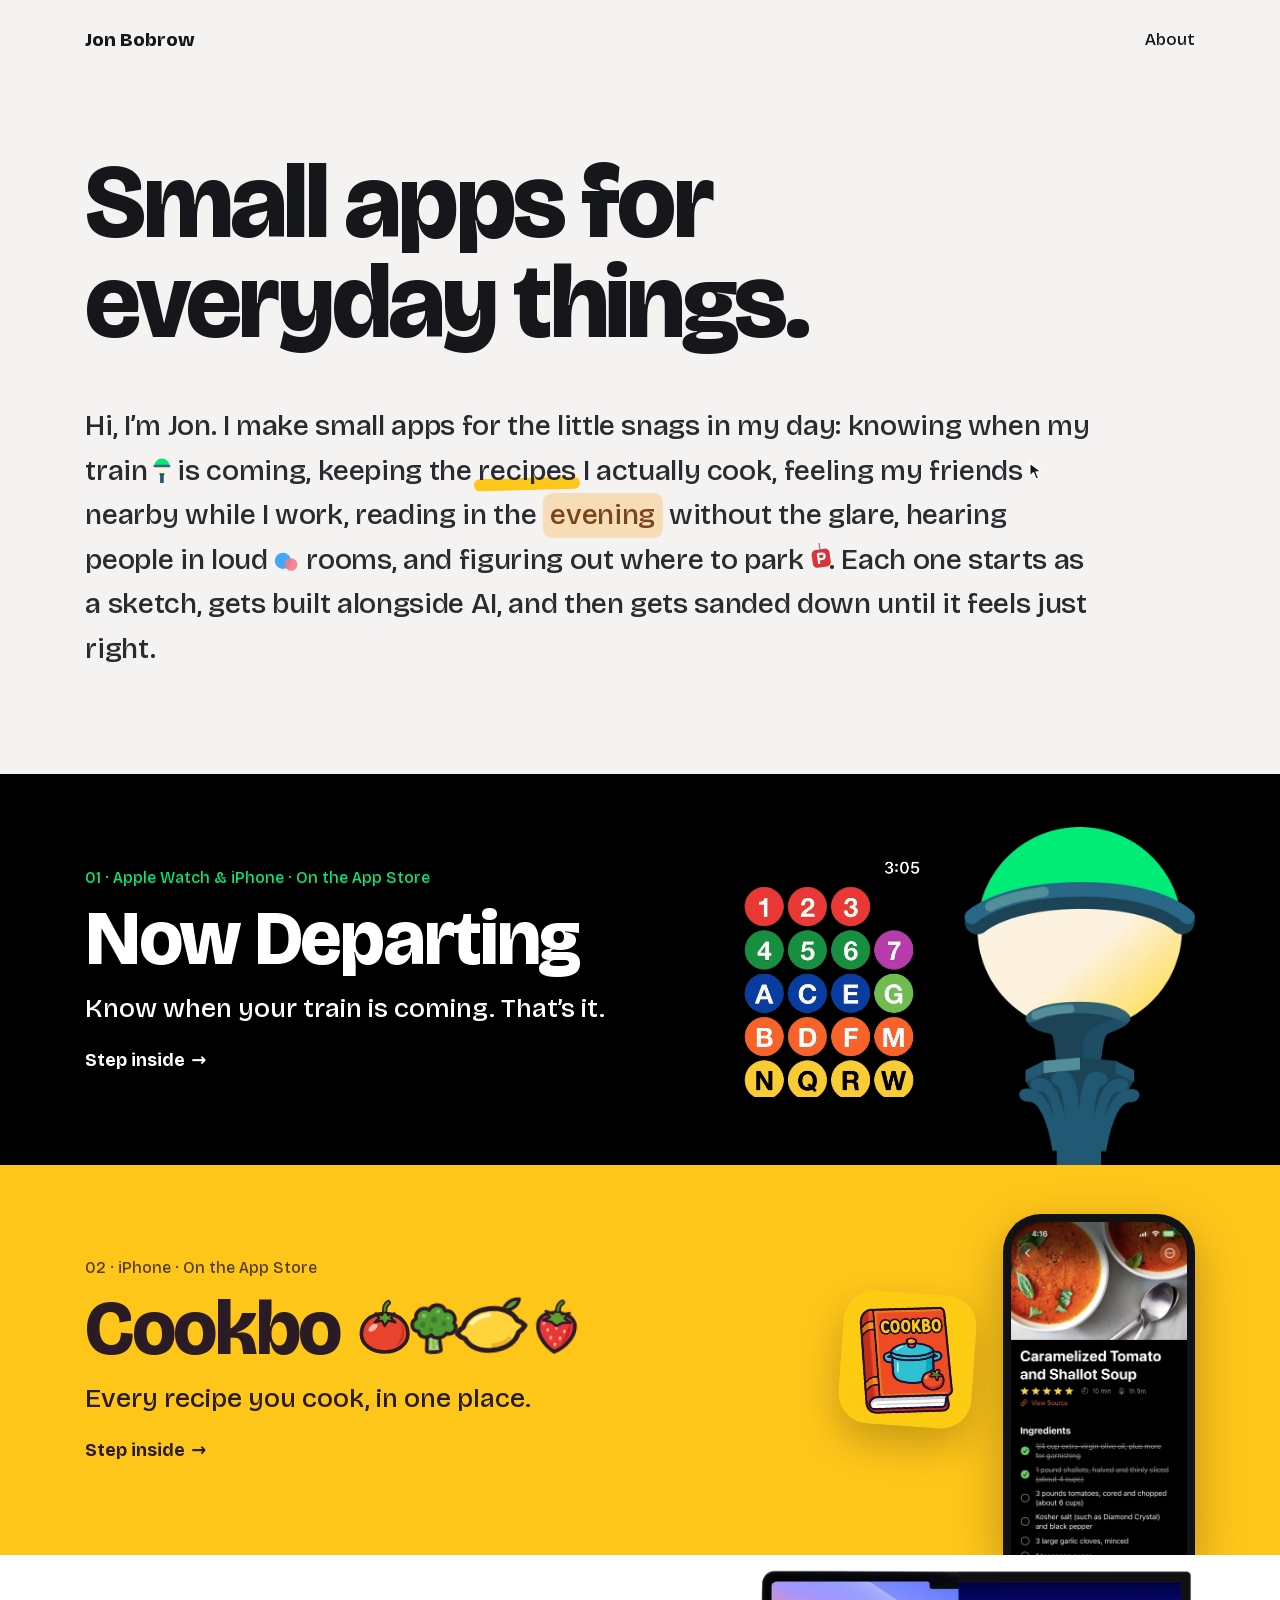
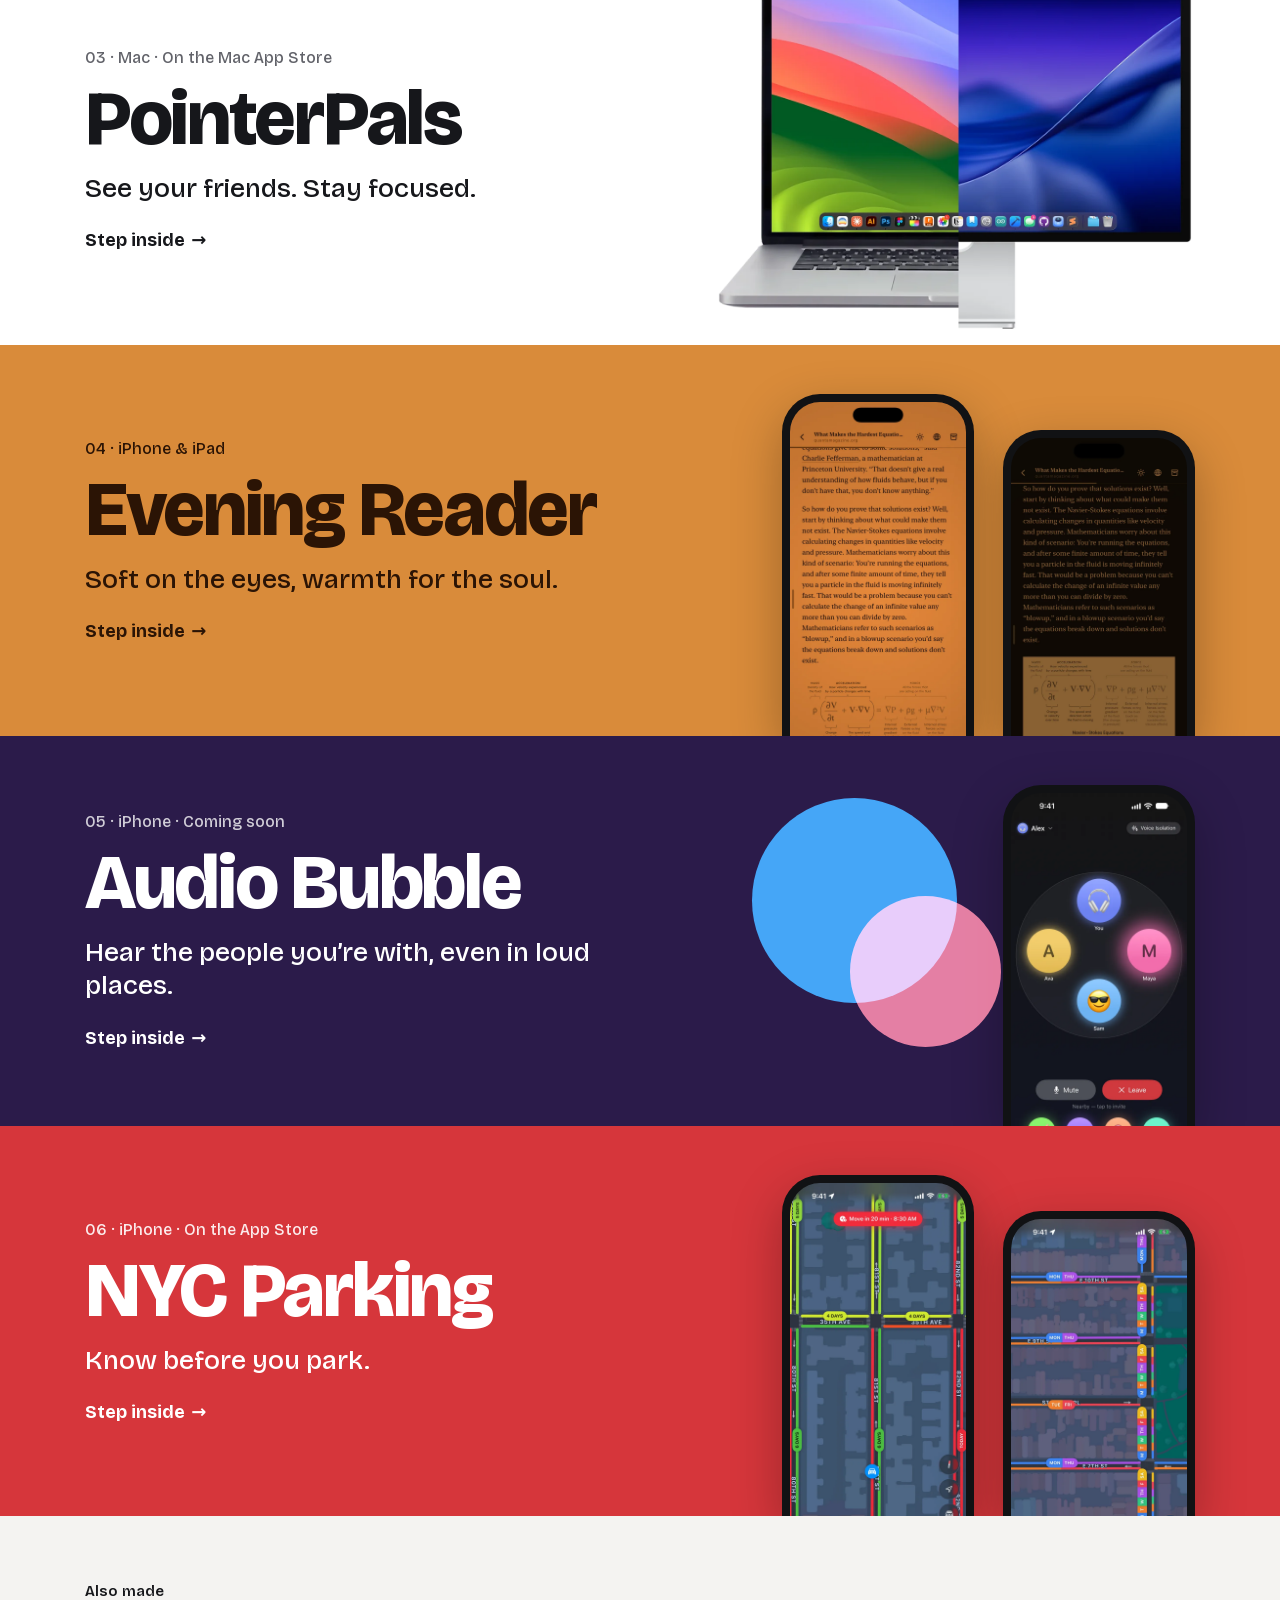
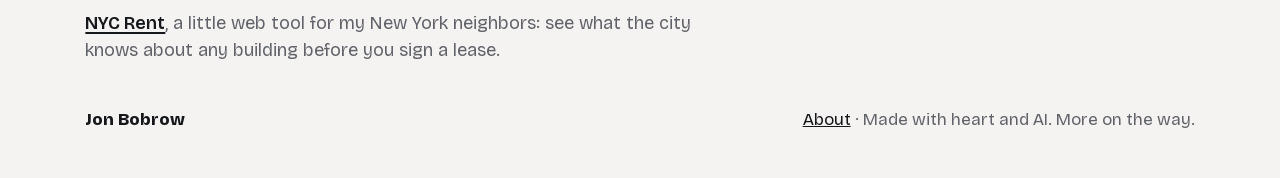
==== commit 2b58651a: "Also made: NYC Rent; each app page shares as its app NYC Rent isn't an app (no icon, no App Store pa" ====
--- a/index.html
+++ b/index.html
@@ -8,7 +8,13 @@
 <meta name="theme-color" content="#F4F3F1">
 <meta property="og:title" content="Small apps for everyday things">
 <meta property="og:description" content="Six small apps by Jon Bobrow, each made for a little snag in the day.">
-<meta property="og:url" content="https://app.jonbobrow.com/">
+<meta property="og:url" content="https://apps.jonbobrow.com/">
+<meta property="og:image" content="https://apps.jonbobrow.com/assets/img/og.png">
+<meta property="og:image:width" content="2400">
+<meta property="og:image:height" content="1260">
+<meta property="og:image:alt" content="Small apps for everyday things. Six app icons by Jon Bobrow.">
+<meta property="og:type" content="website">
+<meta name="twitter:card" content="summary_large_image">
 <link rel="icon" href="assets/img/favicon.svg" type="image/svg+xml">
 <link rel="stylesheet" href="assets/css/fonts.css">
 <link rel="stylesheet" href="assets/css/site.css">
@@ -147,6 +153,10 @@
 
     <span id="rooms-end"></span>
   </div>
+
+  <!-- Smaller things that aren't apps, so they don't get a room -->
+  <p class="also"><span class="also-label">Also made</span>
+    <a href="https://nycrent.jonbobrow.com/">NYC Rent</a>, a little web tool for my New York neighbors: see what the city knows about any building before you sign a lease.</p>
 </main>
 
 <footer class="site-foot">
--- a/assets/css/site.css
+++ b/assets/css/site.css
@@ -1,4 +1,4 @@
-/* app.jonbobrow.com — one stylesheet for every page. */
+/* apps.jonbobrow.com — one stylesheet for every page. */
 
 @view-transition { navigation: auto; }
 
@@ -51,6 +51,16 @@
   padding: 44px var(--gutter) 48px; font-size: 17px;
 }
 .site-foot .brand { font-size: 17px; }
+
+/* "Also made": a quiet line under the rooms for things that aren't apps */
+.also {
+  margin: 0; padding: clamp(40px, 5vw, 64px) var(--gutter) 0;
+  max-width: calc(36em + 2 * var(--gutter));
+  font-size: clamp(17px, 1.4vw, 19px); line-height: 1.55; color: var(--muted);
+}
+.also-label { display: block; margin-bottom: 6px; font-size: 15px; font-weight: 600; color: var(--ink); }
+.also a { color: var(--ink); font-weight: 600; text-decoration-thickness: 1.5px; text-underline-offset: 3px; }
+.also a:hover { opacity: .7; }
 .site-foot p { margin: 0; color: var(--muted); }
 
 /* ─── Intro ─── */
@@ -253,6 +263,7 @@
 .slot-fallback { height: 100%; }
 html:not(.show-drafts) .slot-ph.badge,
 html:not(.show-drafts) .slot:not(.loaded):not(.has-fallback) { display: none; }
+html:not(.show-drafts) figure:has(> .slot:not(.loaded):not(.has-fallback)) { display: none; }   /* no caption without its picture */
 html:not(.show-drafts) .media-section:not(:has(.loaded, .shot, .stage > video)) { display: none; }
 
 .stage .slot { width: min(420px, 100%); border-radius: 30px; overflow: hidden; }
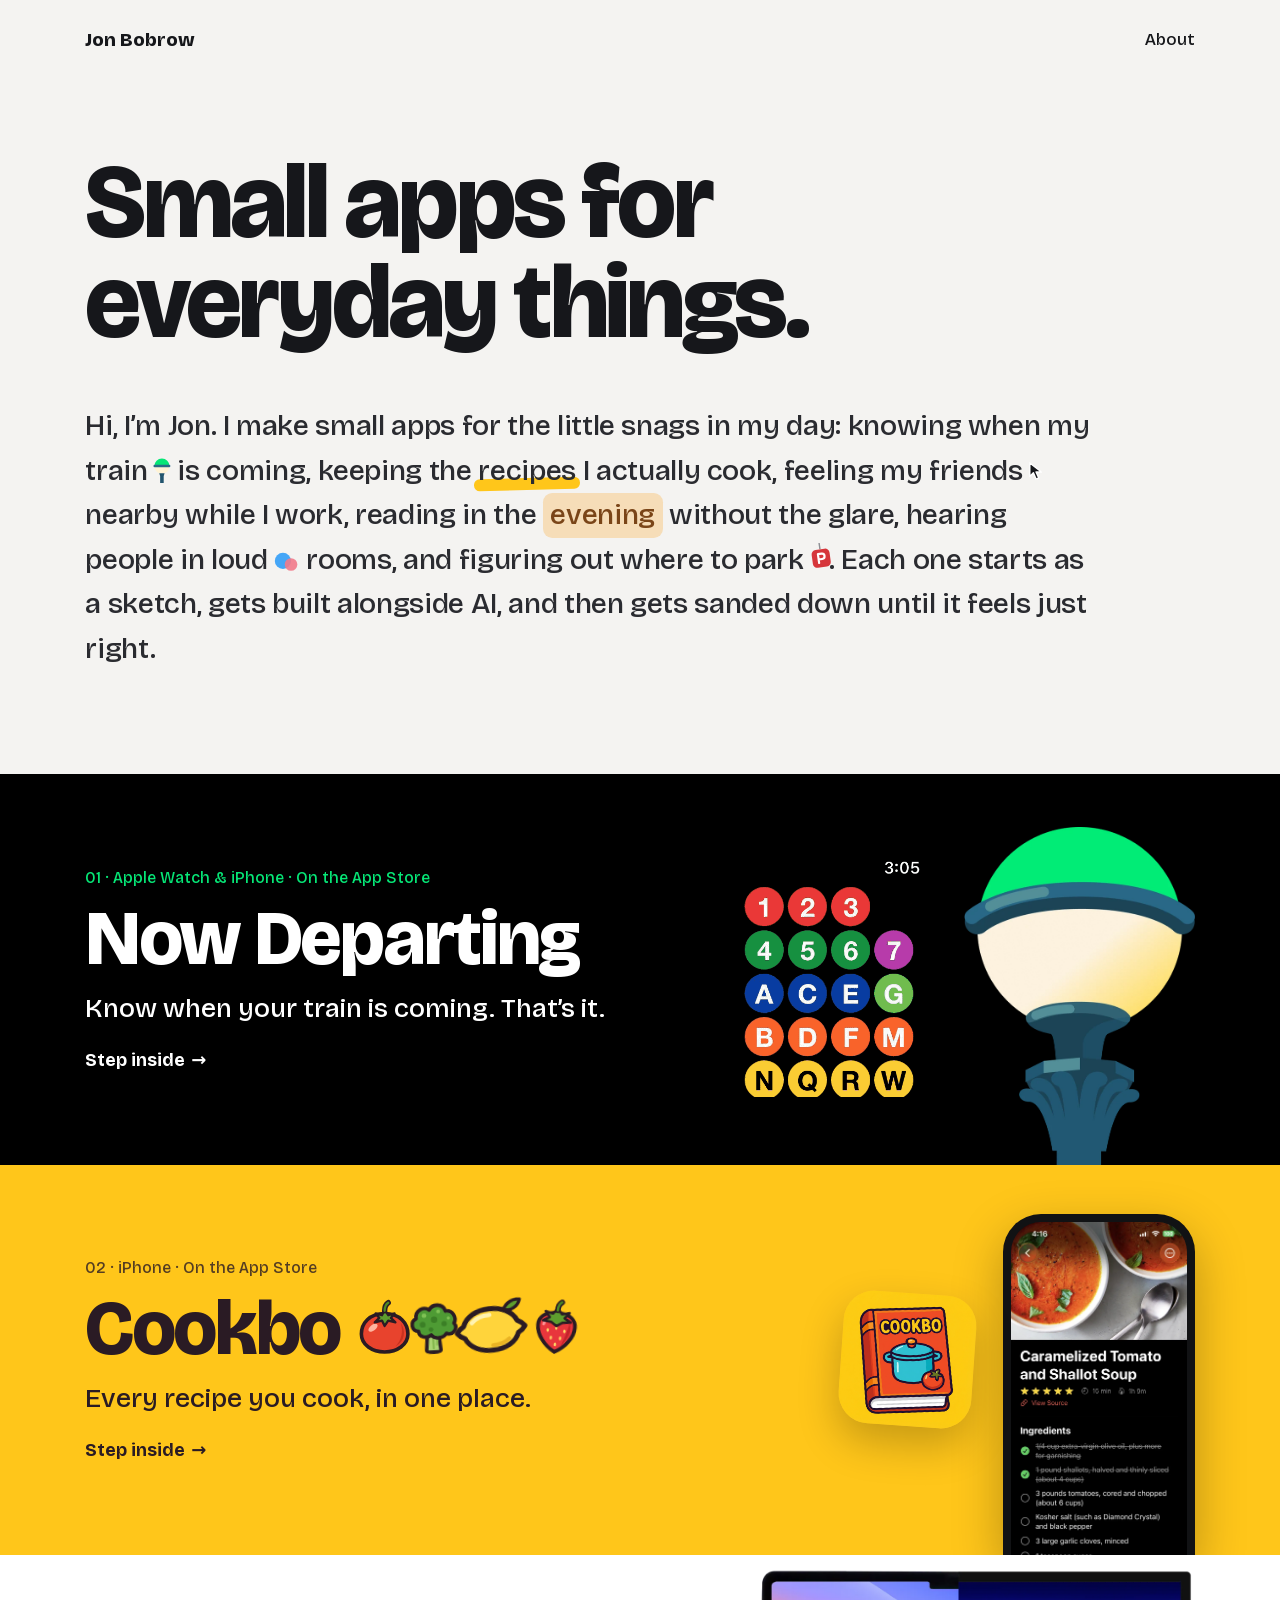
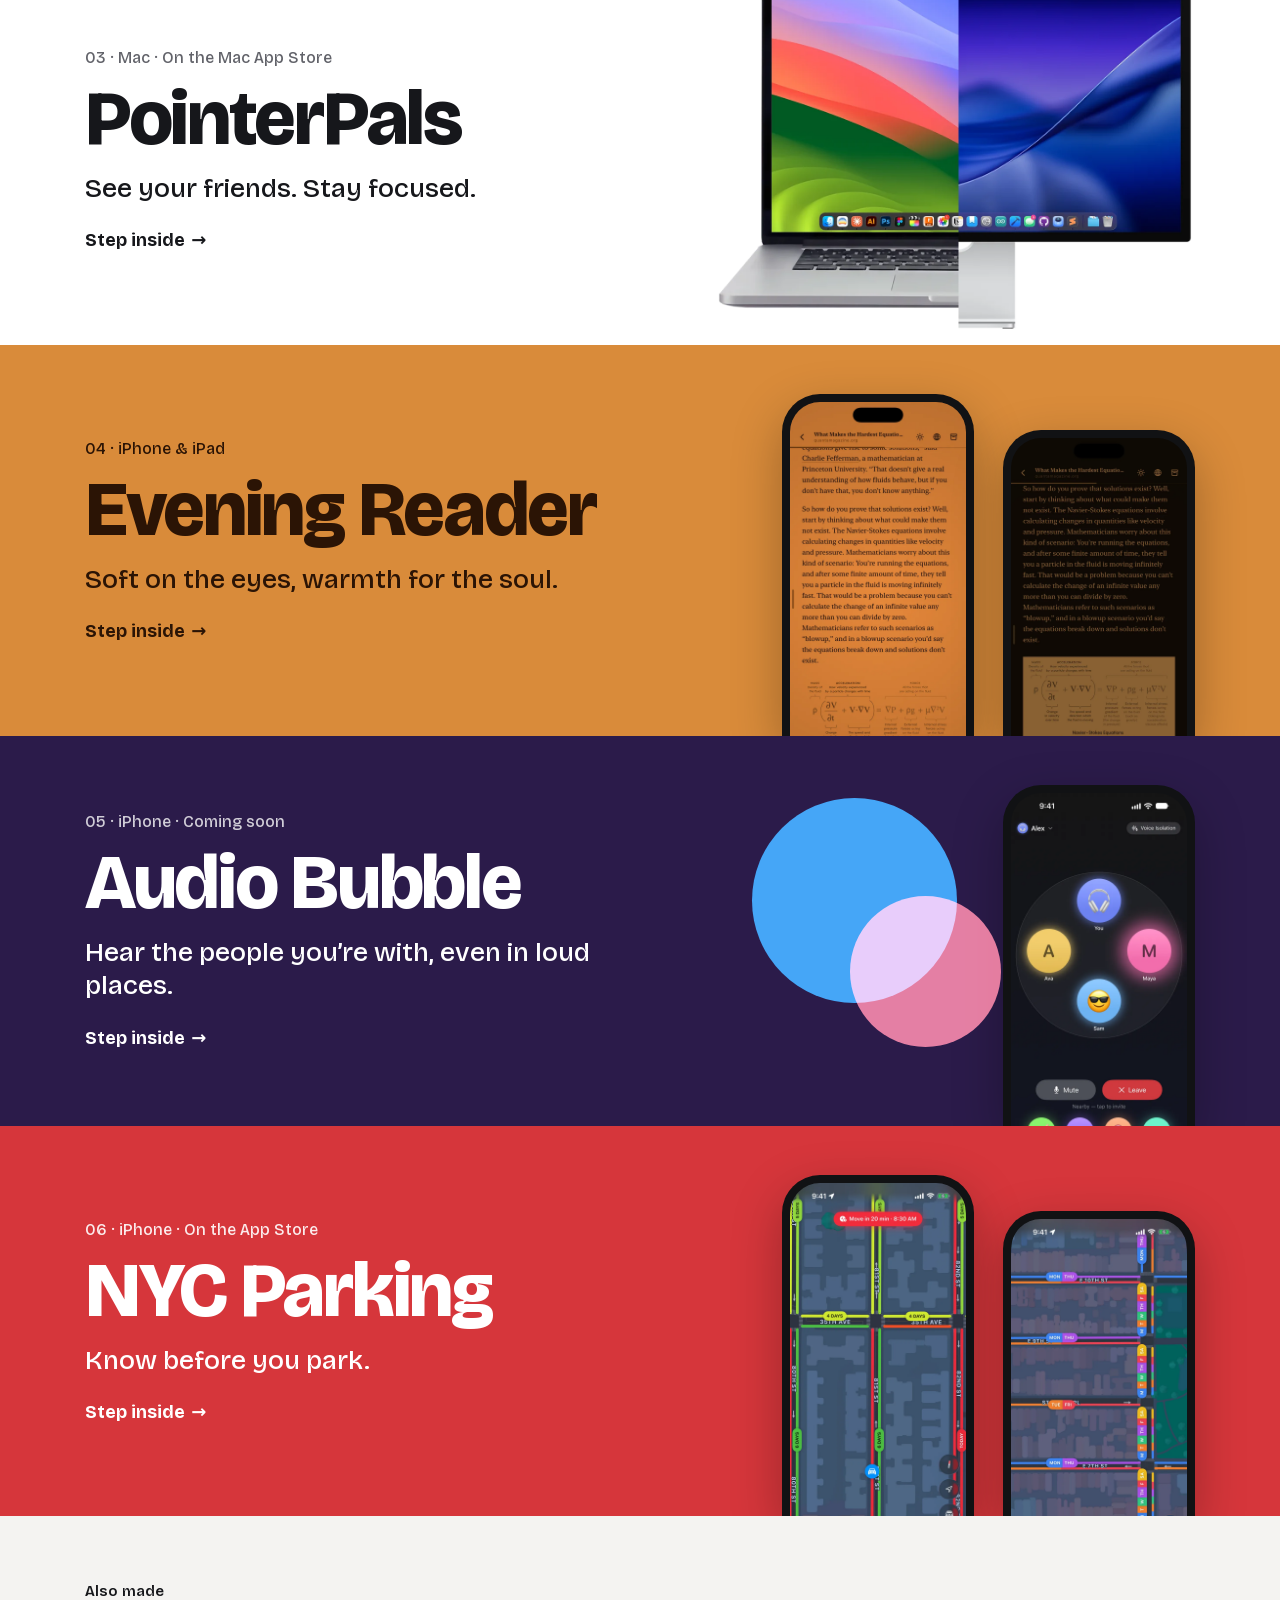
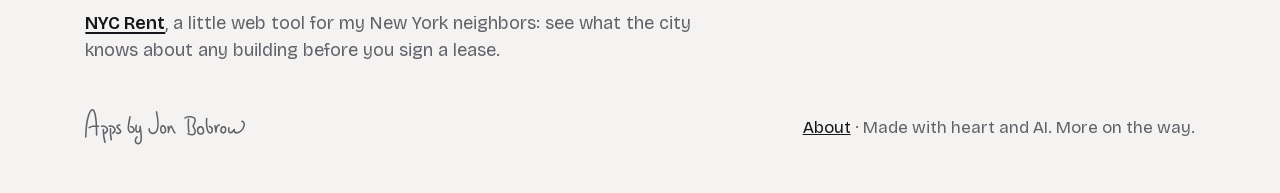
==== commit d5557473: "Footer: the Apps by Jon Bobrow signature The footer's "Jon Bobrow" text becomes Jon's "Apps by Jon B" ====
--- a/index.html
+++ b/index.html
@@ -160,7 +160,8 @@
 </main>
 
 <footer class="site-foot">
-  <a class="brand" href="./">Jon Bobrow</a>
+  <!-- "Apps by Jon Bobrow" in Jon's hand, the same drawing as the About screen in each app -->
+  <a class="sig-link" href="./" aria-label="Apps by Jon Bobrow"><svg viewBox="0 0 3072.11 681.93" fill="none" stroke="currentColor" stroke-width="30" stroke-linecap="round" stroke-linejoin="round" aria-hidden="true"><path d="M1594.93,335.11c0,17.82,19.8,77.22,3.96,110.89 M1373.16,55.92c29.7,142.57,55.95,373.41-47.52,407.9-71.28,23.76-100.98-51.48-93.06-83.16 M1491.97,321.25c-45.54-3.96-56.51,138.61,9.9,138.61,73.26,0,47.85-133.59-9.9-138.61Z M2210.74,343.03c-72.62,9.68-56.39,142.67,9.9,138.61,97.02-5.94,49.5-146.53-9.9-138.61Z M2670.94,343.13c-64.18-8.02-87.35,95.19-26.56,112.77,66.28,19.16,73.26-106.93,26.56-112.77Z M1598.89,445.99c19.8-85.14,41.58-116.83,55.44-116.83s37.62,108.91,73.26,128.71 M1919.67,172.74c47.52-45.54,186.13-25.74,194.05,33.66,7.92,59.4-39.6,97.02-37.62,122.77s56.36,69.3,38.54,120.79-66.26,57.42-137.55,25.74 M1986.99,198.48c-5.94,47.52-1.98,209.89,7.92,241.57 M2337.47,182.64c-7.92,55.44-9.84,280.18,67.32,277.21,51.48-1.98,57.42-116.83-17.82-122.77 M2575.08,305.41c-35.64,13.86-59.4,27.56-59.4,134.65,0,9.9-15.84-93.06-19.8-116.83 M2866.15,392.53s-9.9,67.32,39.6,65.34c69.28-2.77,130.89-59.33,148.51-138.61,15.84-71.28-39.6-83.16-39.6-83.16 M2763.19,360.85c-7.92,49.5-1.85,92.77,17.82,95.04,51.48,5.94,85.14-63.36,85.14-63.36 M15,537.47C23.66,136.35,107.34,18.04,136.2,15.15c28.86-2.89,86.57,31.74,86.57,484.8 M80.58,356.55c65.34-37.62,178.21-25.74,178.21-25.74 M320.17,330.81c81.18-15.84,176.23,73.26,47.52,142.57 M466.7,328.83c81.18-15.84,160.39,71.28,67.32,134.65 M353.83,396.15c-5.94,104.95,29.7,241.57,29.7,241.57 M490.46,378.33c-5.94,104.95,13.86,211.87,13.86,211.87 M865.25,148.98c-11.88,49.5-26.16,130.64-33.66,199.99-7.92,73.26,38.68,123.77,86.2,90.1s12.8-101.98-40.66-98.06 M999.9,537.08c-35.64,27.72-53.4,109.67,2.96,126.69,69.81,21.08,80.2-67.28,76.24-138.57s-19.8-194.05-19.8-194.05 M1059.3,331.15c1.98,75.24-9.9,118.81-51.48,110.89s-31.68-85.14-23.76-128.71 M667.65,308.05c-45.54,7.92-55.44,17.82-53.46,33.66s61.38,49.5,69.3,81.18c7.92,31.68-39.6,61.38-77.22,33.66"/></svg></a>
   <p><a href="about/">About</a> · Made with heart and AI. More on the way.</p>
 </footer>
 </body>
--- a/assets/css/site.css
+++ b/assets/css/site.css
@@ -50,7 +50,9 @@
   display: flex; flex-wrap: wrap; gap: 12px 32px; justify-content: space-between; align-items: center;
   padding: 44px var(--gutter) 48px; font-size: 17px;
 }
-.site-foot .brand { font-size: 17px; }
+.site-foot .sig-link { display: block; color: var(--muted); transition: color .15s; }
+.site-foot .sig-link:hover { color: var(--ink); }
+.site-foot .sig-link svg { display: block; width: 160px; height: auto; }
 
 /* "Also made": a quiet line under the rooms for things that aren't apps */
 .also {
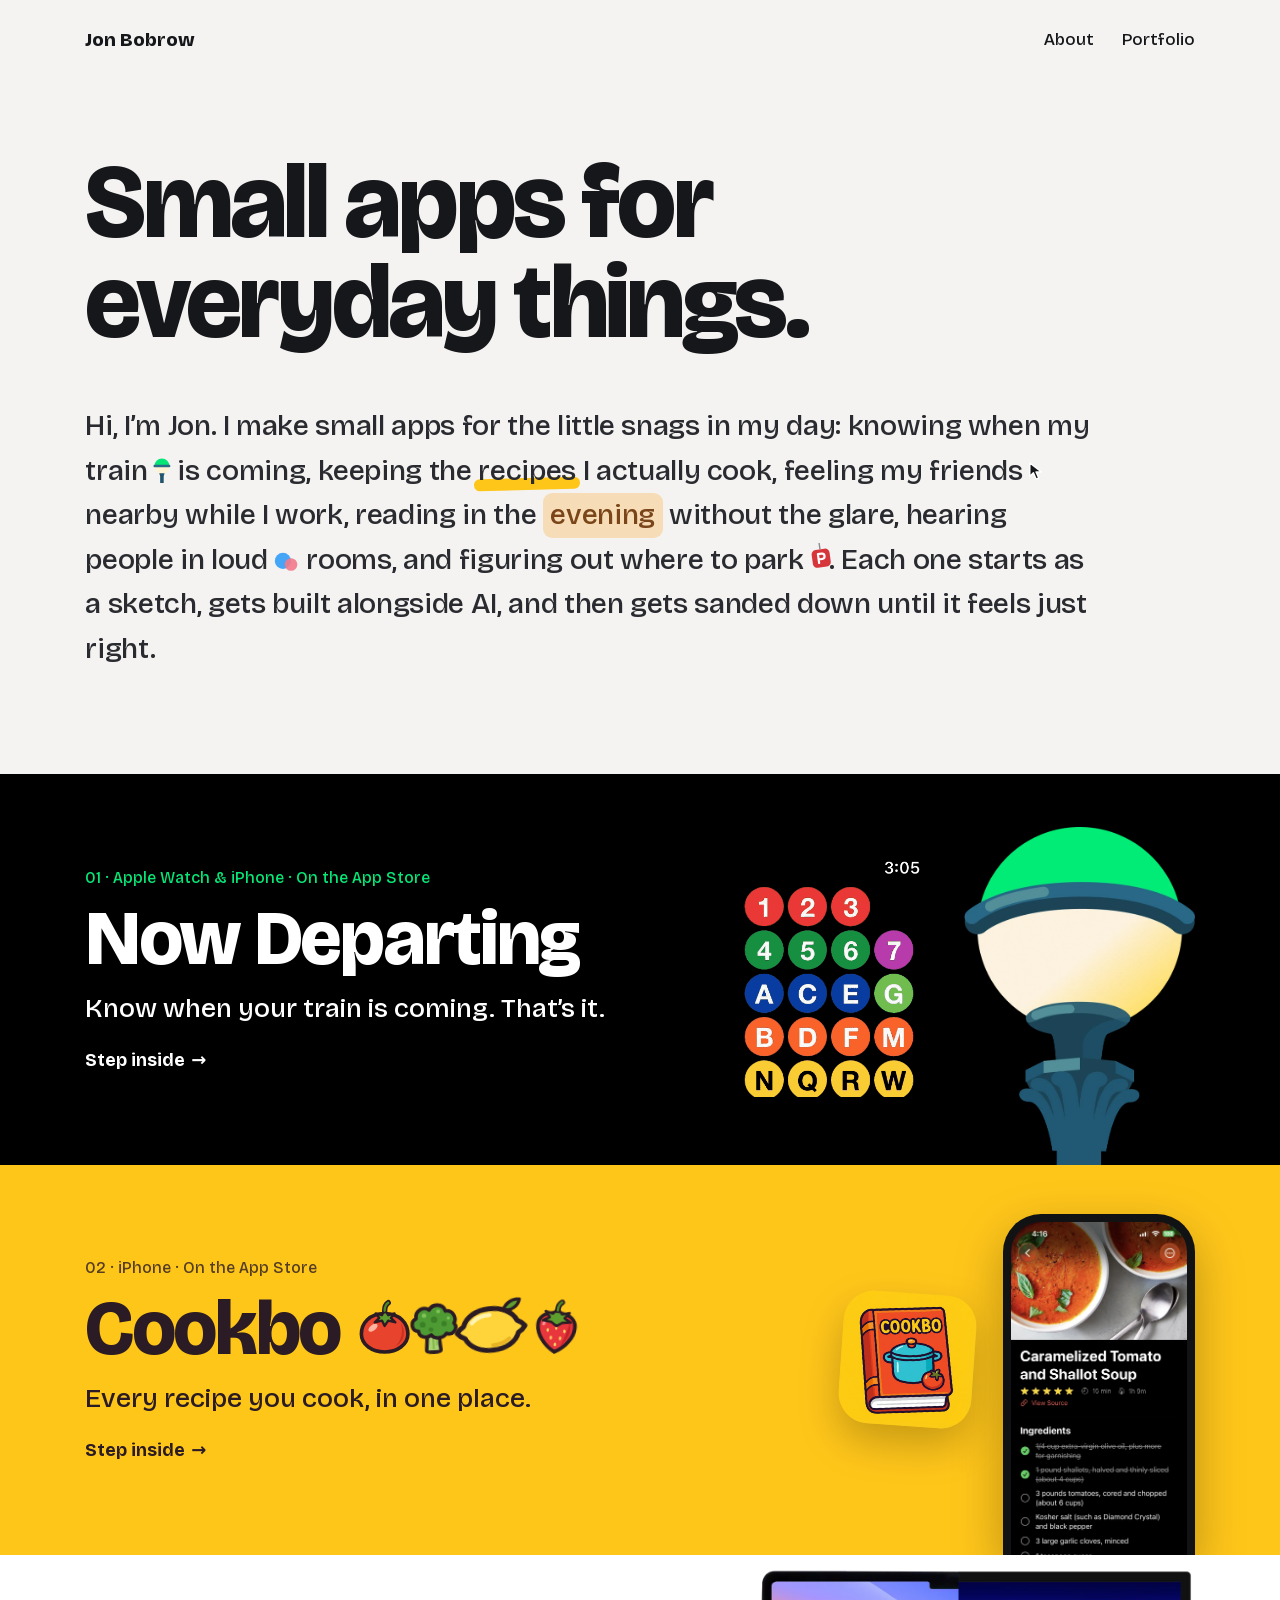
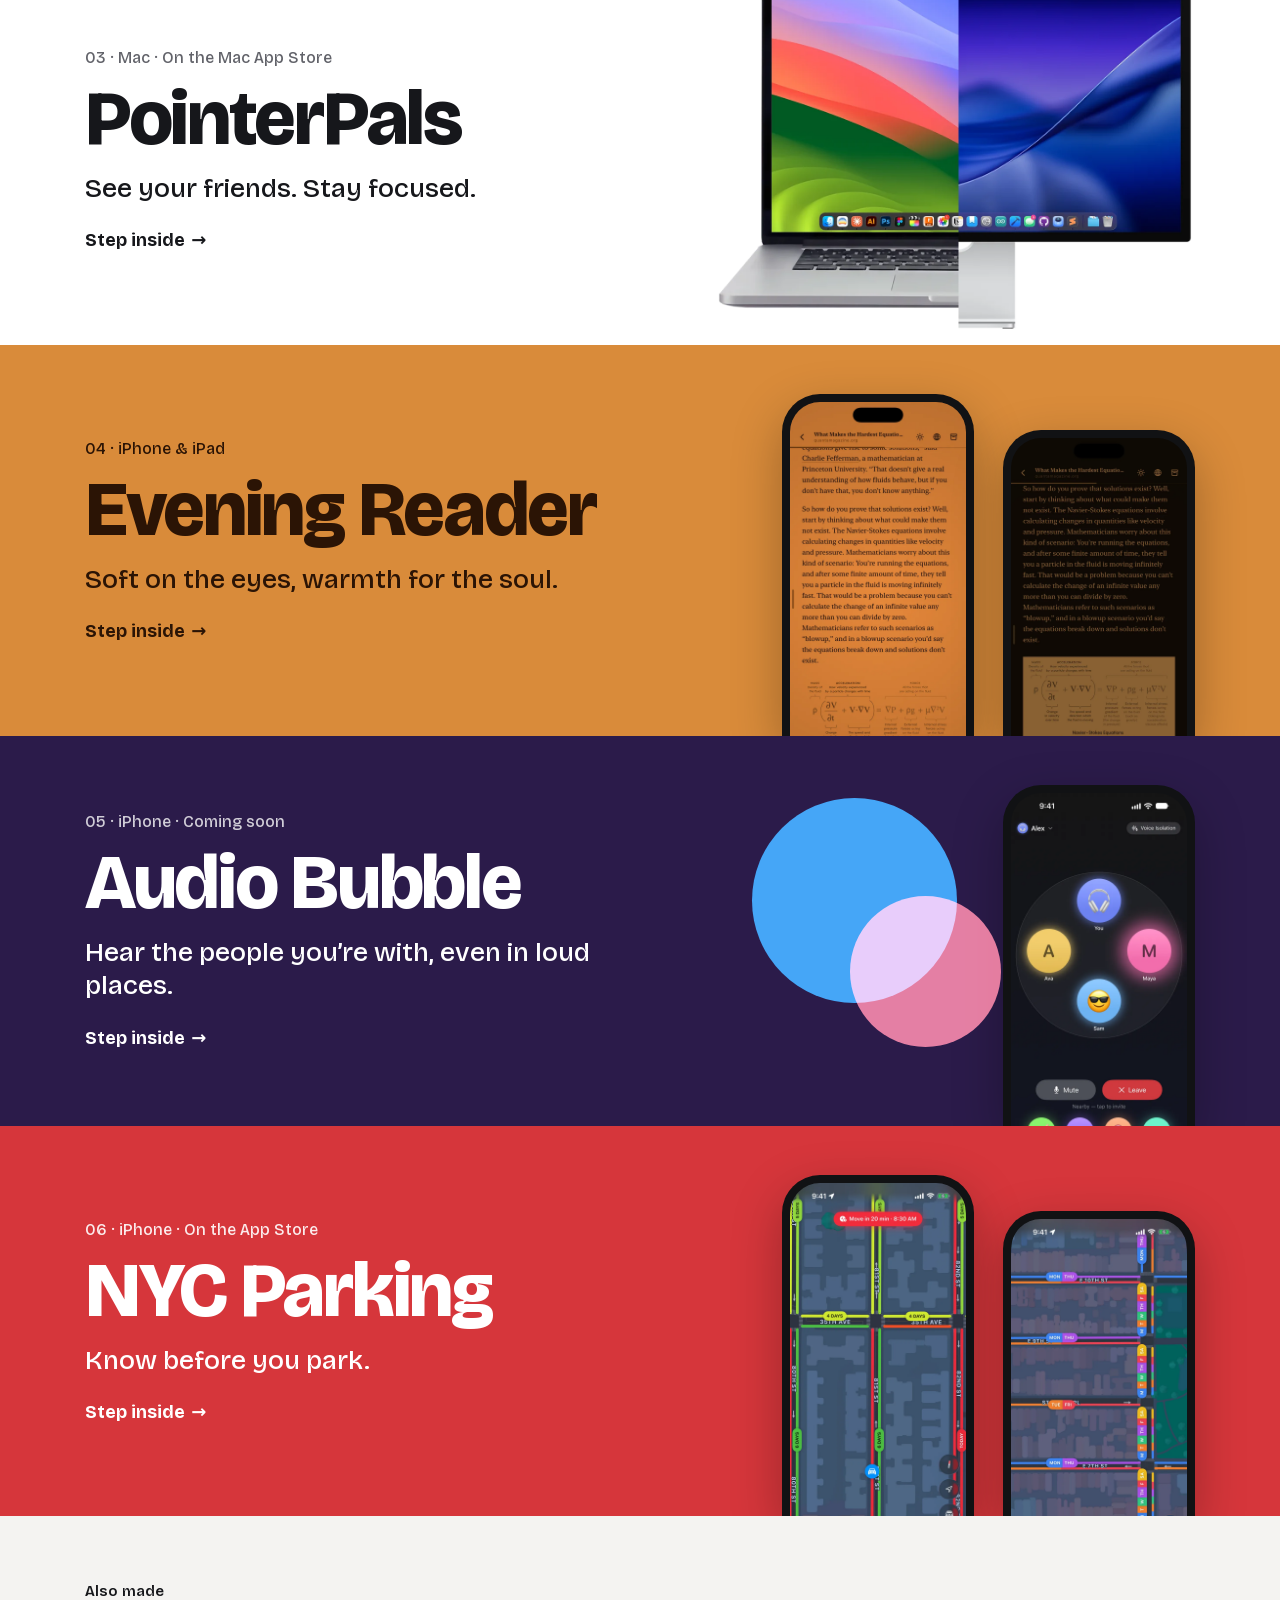
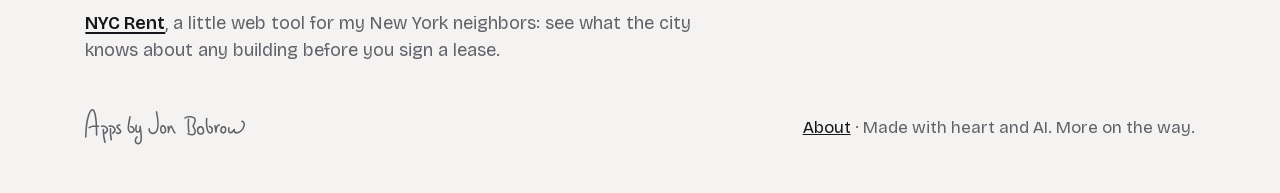
==== commit ba9e8970: "Nav: add Portfolio link to jonathanbobrow.com on every page Co-Authored-By: Claude Opus 5.5 <noreply" ====
--- a/index.html
+++ b/index.html
@@ -27,7 +27,7 @@
 
 <header class="site-head">
   <a class="brand" href="./">Jon Bobrow</a>
-  <nav aria-label="Site"><a href="about/">About</a></nav>
+  <nav aria-label="Site"><a href="about/">About</a><a href="https://jonathanbobrow.com">Portfolio</a></nav>
 </header>
 
 <main>
--- a/assets/css/site.css
+++ b/assets/css/site.css
@@ -301,6 +301,7 @@
 .lede { margin: clamp(24px, 3vw, 40px) 0 0; max-width: 22em; font-size: clamp(24px, 2.6vw, 38px); line-height: 1.3; font-weight: 500; letter-spacing: -.012em; }
 .portrait { aspect-ratio: 4 / 5; border-radius: 36px; overflow: hidden; }
 .portrait .slot-ph { min-height: 100%; }
+.portrait > video { display: block; width: 100%; height: 100%; object-fit: cover; background: #D9D4CC; }
 .about-body .prose p { font-size: clamp(20px, 1.8vw, 26px); line-height: 1.55; }
 .room-chips { display: grid; grid-template-columns: repeat(auto-fill, minmax(280px, 1fr)); gap: 16px; }
 .chip { display: flex; align-items: center; gap: 16px; padding: 16px 20px 16px 16px; border-radius: 24px; background: var(--bg); color: var(--fg); text-decoration: none; transition: transform .25s var(--spring); }
